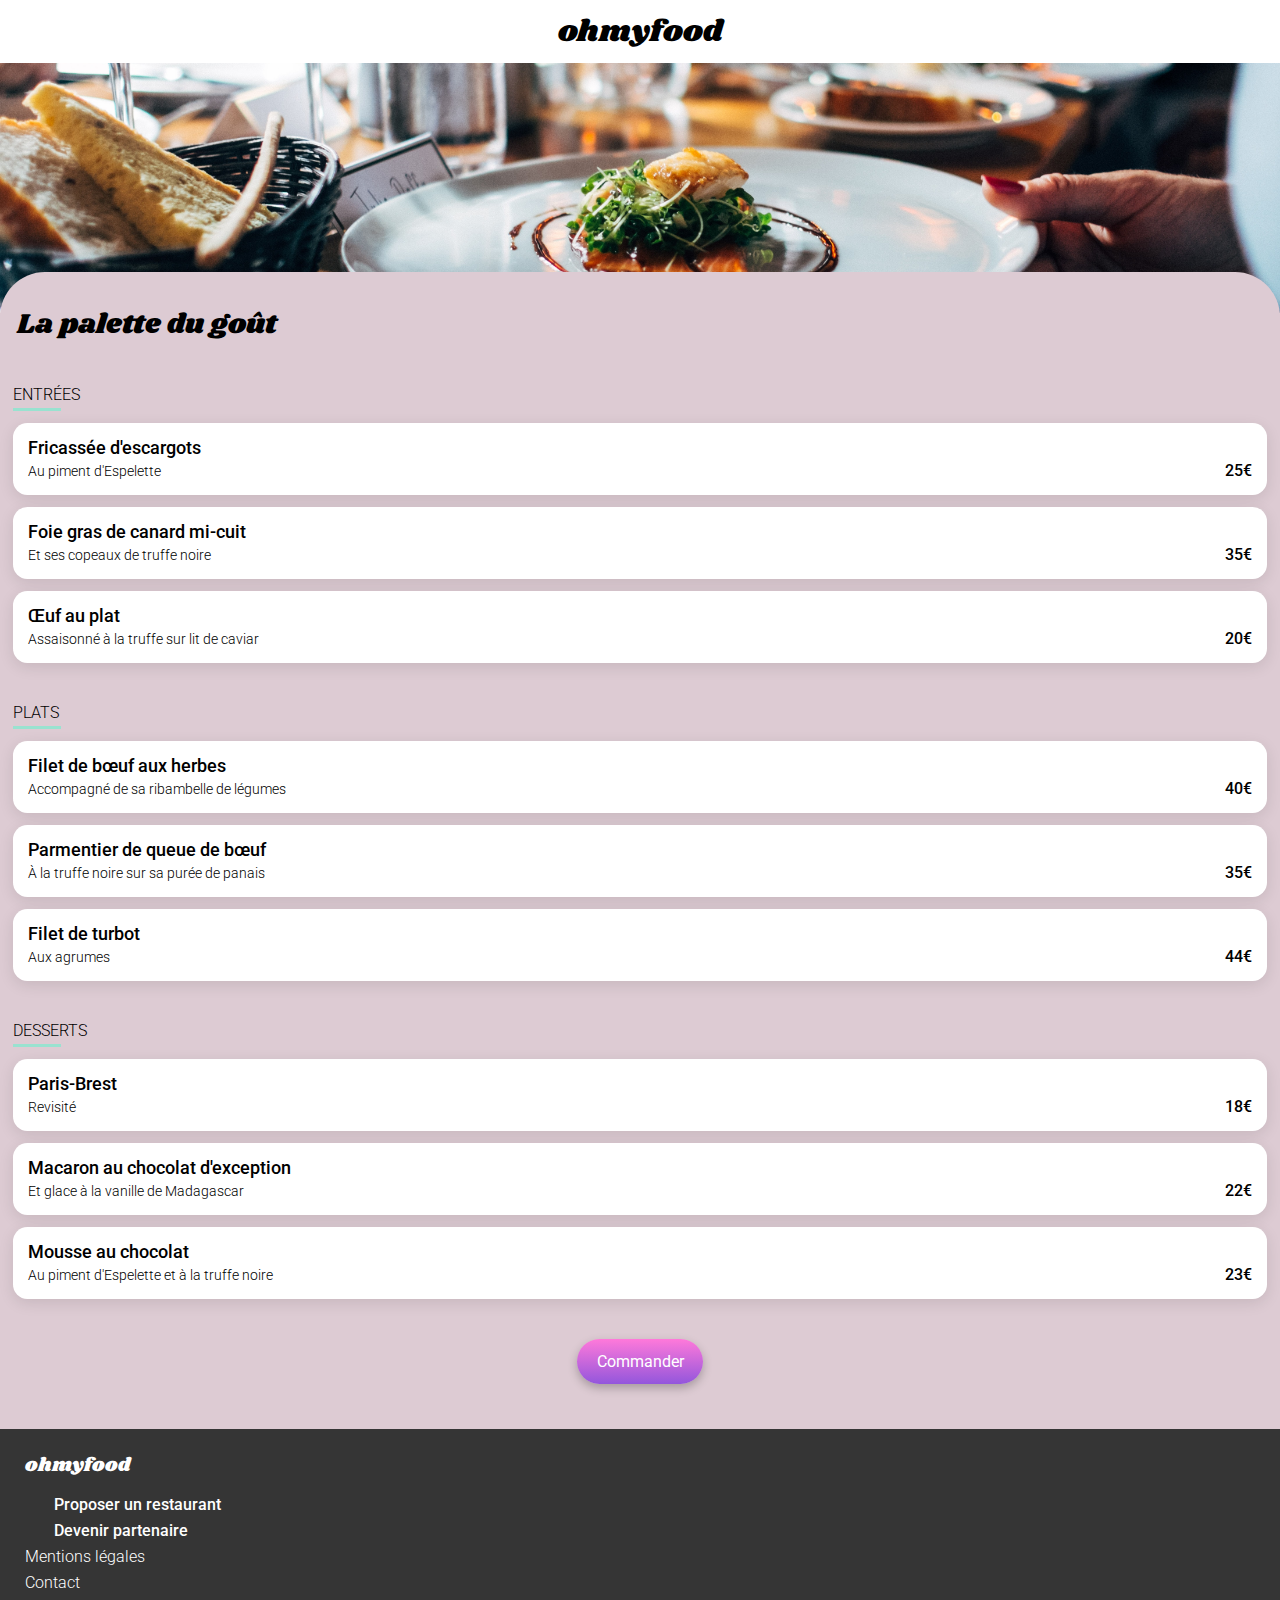
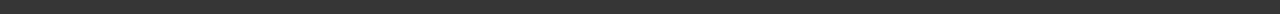
==== restaurants/1-LaPaletteDuGout.html @ e741d284 "scss page resto" ====
<!DOCTYPE html>
<html lang="fr">
<head>
    <meta charset="UTF-8">
    <meta name="viewport" content="width=device-width, initial-scale=1.0">
    <title>OhMyFood</title>
    <link rel="preconnect" href="https://fonts.googleapis.com">
    <link rel="preconnect" href="https://fonts.gstatic.com" crossorigin>
    <link href="https://fonts.googleapis.com/css2?family=Roboto:wght@300;400;500;700&display=swap" rel="stylesheet"> 
    <link href="https://fonts.googleapis.com/css2?family=Shrikhand&display=swap" rel="stylesheet">

    <link rel="stylesheet" href="https://cdnjs.cloudflare.com/ajax/libs/font-awesome/6.2.1/css/all.min.css"
        integrity="sha512-MV7K8+y+gLIBoVD59lQIYicR65iaqukzvf/nwasF0nqhPay5w/9lJmVM2hMDcnK1OnMGCdVK+iQrJ7lzPJQd1w=="
        crossorigin="anonymous" referrerpolicy="no-referrer">

    <link rel="stylesheet" href="../assets/restaurants.css">

    <title>Document</title>
</head>
<body>
    <header class="conteneur-flex">
        <div class="logo titre">ohmyfood</div>
        <nav class="conteneur-flex">
            <a href="../index.html">
                <div class="conteneur-flex">
                    <i class="fa-solid fa-arrow-right"></i>
                </div>                
            </a>
        </nav>
    </header>

    <main>
        <div class="header-image">
            <img src="../assets/images/restaurants/jay-wennington-N_Y88TWmGwA-unsplash.jpg" alt="" class="restaurant-img">
        </div>
        
        <div class="menu">
            <div class="header-menu conteneur-flex ">
                <h1 class="titre">La palette du goût</h1>
                <div class="card-like">
                    <i class="fa-regular fa-heart"></i>
                    <i class="fa-solid fa-heart"></i>
                </div>
            </div>
            <div class="liste-plats">
                <section id="entrees" class="entrees conteneur-flex">
                    <h2>Entrées</h2>
                    <div class="underline"></div>
                    <article class="plat bkg-white conteneur-flex">
                        <div class="plat-texte">
                            <h3>Fricassée d'escargots</h3>
                            <p>Au piment d'Espelette</p>
                        </div>
                        <div class="plat-prix">
                            <p>25<span>€</span></p>
                        </div>
                    </article>
    
                    <article class="plat bkg-white conteneur-flex">
                        <div class="plat-texte">
                            <h3>Foie gras de canard mi-cuit</h3>
                            <p>Et ses copeaux de truffe noire</p>
                        </div>
                        <div class="plat-prix">
                            <p>35<span>€</span></p>
                        </div>
                    </article>
    
                    <article class="plat bkg-white conteneur-flex">
                        <div class="plat-texte">
                            <h3>Œuf au plat</h3>
                            <p>Assaisonné à la truffe sur lit de caviar</p>
                        </div>
                        <div class="plat-prix">
                            <p>20<span>€</span></p>
                        </div>
                    </article>
                </section>
    
                <section id="plats" class="plats conteneur-flex">
                    <h2>Plats</h2>
                    <div class="underline"></div>
                    <article class="plat bkg-white conteneur-flex">
                        <div class="plat-texte">
                            <h3>Filet de bœuf aux herbes</h3>
                            <p>Accompagné de sa ribambelle de légumes</p>
                        </div>
                        <div class="plat-prix">
                            <p>40<span>€</span></p>
                        </div>
                    </article>
    
                    <article class="plat bkg-white conteneur-flex">
                        <div class="plat-texte">
                            <h3>Parmentier de queue de bœuf</h3>
                            <p>À la truffe noire sur sa purée de panais</p>
                        </div>
                        <div class="plat-prix">
                            <p>35<span>€</span></p>
                        </div>
                    </article>
    
                    <article class="plat bkg-white conteneur-flex">
                        <div class="plat-texte">
                            <h3>Filet de turbot</h3>
                            <p>Aux agrumes</p>
                        </div>
                        <div class="plat-prix">
                            <p>44<span>€</span></p>
                        </div>
                    </article>
                </section>
    
                <section id="desserts" class="desserts conteneur-flex">
                    <h2>Desserts</h2>
                    <div class="underline"></div>
                    <article class="plat bkg-white conteneur-flex">
                        <div class="plat-texte">
                            <h3>Paris-Brest</h3>
                            <p>Revisité</p>
                        </div>
                        <div class="plat-prix">
                            <p>18<span>€</span></p>
                        </div>
                    </article>
    
                    <article class="plat bkg-white conteneur-flex">
                        <div class="plat-texte">
                            <h3>Macaron au chocolat d'exception</h3>
                            <p>Et glace à la vanille de Madagascar</p>
                        </div>
                        <div class="plat-prix">
                            <p>22<span>€</span></p>
                        </div>
                    </article>
    
                    <article class="plat bkg-white conteneur-flex">
                        <div class="plat-texte">
                            <h3>Mousse au chocolat</h3>
                            <p>Au piment d'Espelette et à la truffe noire</p>
                        </div>
                        <div class="plat-prix">
                            <p>23<span>€</span></p>
                        </div>
                    </article>
                </section>
            </div>

            <div class="div-btn conteneur-flex">
                <input type="button" value="Commander" class="btn"/>
            </div>
        </div>

        
   </main>

   <footer class="conteneur-flex">    
    <h2 class="titre-site titre">ohmyfood</h2>
    
    <ul class="lien-footer conteneur-flex">
        <li class="conteneur-flex">
            <div class="icone-footer conteneur-flex">
                <i class="fa-solid fa-utensils"></i>
            </div>
            <a href="#" class="font-500">Proposer un restaurant</a>
        </li>
        <li class="conteneur-flex">
            <div class="icone-footer conteneur-flex">
                <i class="fa-solid fa-handshake-angle"></i>
            </div>
            <a href="#" class="font-500">Devenir partenaire</a>
        </li>
        <li class="conteneur-flex">
            <a href="#" class="font-300">Mentions légales</a>
        </li>
        <li class="conteneur-flex">
            <a href="mailto:#" class="font-300">Contact</a>
        </li>
    </ul>
</footer>
    
</body>
</html>
---- assets/restaurants.css ----
@charset "UTF-8";
/* ---------- [ RESET ] */
html, body, div, span, applet, object, iframe,
h1, h2, h3, h4, h5, h6, p, blockquote, pre, a,
abbr, acronym, address, big, cite, code, del, dfn, em, img, ins, kbd, q, s,
samp, small, strike, strong, sub, sup, tt, var, dl, dt, dd, ol, ul, li,
fieldset, form, label, legend, table, caption, tbody, tfoot, thead, tr, th, td, input, button {
  margin: 0;
  padding: 0;
  border: 0;
  outline: 0;
  font-weight: inherit;
  font-style: inherit;
  font-family: inherit;
  vertical-align: baseline;
}

ol,
ul {
  list-style: none;
}

table {
  border-collapse: separate;
  border-spacing: 0;
  vertical-align: middle;
}

caption,
th,
td {
  text-align: left;
  font-weight: normal;
  vertical-align: middle;
}

a {
  text-decoration: none;
}

a img {
  border: none;
}

article, aside, canvas, details, figcaption, figure, footer,
header, hgroup, menu, nav, section, summary, main {
  margin: 0;
  padding: 0;
  border: 0;
  outline: 0;
  display: block;
}

audio, canvas, video {
  display: inline-block;
}

audio:not([controls]),
[hidden] {
  display: none;
}


:root {
  --purple-color: #9356DC;
  --pink-color: #FF79DA;
  --purple-light-color: rgb(176,116,225);
  --pink-light-color: rgb(228,132,224);
  --grey-tiny: #7E7E7E;
  --grey-2: #EAEAEA;
  --grey-dark: #353535;
  --grey-bkg: #ddcbd3;
  --green-color: #99E2D0;
  --green-text-color: #008766;
  --box-shadox-card: 0px 3px 15px 0px rgba(0,0,0,0.3);
  --box-shadow-tag: 0px 2px 4px 0px rgba(0, 0, 0, 0.15);
  --gradient-normal: linear-gradient(var(--pink-color),var(--purple-color));
  --gradient-hover: linear-gradient(var(--pink-light-color), var(--purple-light-color));
}

/****************** Général **********************/
* {
  font-family: "Roboto", sans-serif;
  font-size: 16px;
}

main {
  background-color: var(--grey-bkg);
}

.titre {
  font-family: "Shrikhand", sans-serif;
}

a {
  display: inline-block;
  color: #000;
}

.conteneur-flex {
  display: flex;
}

.font-500 {
  font-weight: 500;
}

.font-300 {
  font-weight: 300;
}

.bkg-white {
  background-color: white;
}

/******** logo/header *********/
header {
  flex-direction: column;
}
header .logo {
  z-index: 3;
  width: 100%;
  box-shadow: 0px 2px 4px 0px rgba(0, 0, 0, 0.15);
  text-align: center;
  padding: 0.6rem 0;
}
header .logo .titre {
  font-size: 1.9rem;
}

/* images des restaurants */
.contener {
  width: 100%;
}

.restaurant-img {
  object-fit: cover;
  width: 100%;
  height: 150px;
}

/* boutons */
.btn {
  background: var(--gradient-normal);
  box-shadow: 0px 4px 10px 0px rgba(0, 0, 0, 0.25);
  border-radius: 25px;
  padding: 0.8rem 1.2rem;
  color: white;
}
.btn:hover {
  background: var(--gradient-hover);
  box-shadow: 0px 4px 15px 0px rgba(0, 0, 0, 0.35);
}

/* animation des coeurs */
.card-like .fa-heart {
  font-size: 1.3rem;
}
.card-like .fa-solid {
  display: none;
}
.card-like .fa-regular {
  color: #353535;
}
.card-like:hover .fa-regular {
  display: none;
}
.card-like:hover .fa-solid {
  display: block;
  background: linear-gradient(var(--purple-color), var(--pink-color));
  background-clip: border-box;
  -webkit-background-clip: text;
  -webkit-text-fill-color: transparent;
}

/***************** Footer ********************/
footer {
  padding: 22px 25px;
  background-color: var(--grey-dark);
  flex-direction: column;
  gap: 1rem;
}
footer .titre, footer i, footer a {
  color: white;
}
footer .titre {
  font-size: 1.2rem;
}
footer ul {
  flex-direction: column;
  gap: 0.45rem;
}
footer ul li {
  align-items: center;
}
footer .icone-footer {
  width: 0.8rem;
  padding-right: 1rem;
}

/* Le code ci-dessous correspond à la version responsive uniquement */
/****** Media queries ***********/
/* Medium devices (tablets) */
/* Large devices (desktop) */
header {
  position: relative;
}
header .logo {
  font-size: 1.9rem;
  box-shadow: none;
}
header nav {
  z-index: 5;
  transform: rotate(180deg);
  position: absolute;
  align-items: center;
  height: 100%;
  padding-right: 1rem;
}
header nav div {
  align-items: center;
  height: 1.9rem;
  width: 1.9rem;
}
header nav i {
  width: 100%;
  font-size: 1.25rem;
  text-align: center;
}

.restaurant-img {
  height: 250px;
}

.underline {
  height: 0.19rem;
  width: 3rem;
  background-color: var(--green-color);
  margin-top: 4px;
}

.menu {
  border-radius: 45px 45px 0 0;
  background-color: var(--grey-bkg);
  position: relative;
  top: -45px;
}
.menu h1 {
  font-size: 1.75rem;
}
.menu .liste-plats {
  margin: 0 13px;
}
.menu .header-menu {
  align-items: center;
  gap: 24px;
  padding: 32px 17px 0 17px;
}

.div-btn, section {
  margin-top: 40px;
}

section {
  flex-direction: column;
}
section h2 {
  text-transform: uppercase;
  font-weight: 300;
}

.plat {
  box-shadow: 0px 4px 15px 0px rgba(0, 0, 0, 0.1);
  border-radius: 0.9rem;
  margin-top: 12px;
  padding: 15px;
  justify-content: space-between;
  gap: 5%;
}
.plat .plat-texte h3 {
  font-size: 1.1rem;
  font-weight: 500;
  padding-bottom: 5px;
}
.plat .plat-texte p {
  font-size: 0.9rem;
  font-weight: 300;
}
.plat .plat-prix {
  align-self: flex-end;
  font-weight: 500;
  font-size: 0.9rem;
}

.div-btn {
  justify-content: center;
}

/* Le code ci-dessous correspond à la version responsive uniquement */
/****** Media queries ***********/
/* Medium devices (tablets) */
/* Large devices (desktop) */

/*# sourceMappingURL=restaurants.css.map */
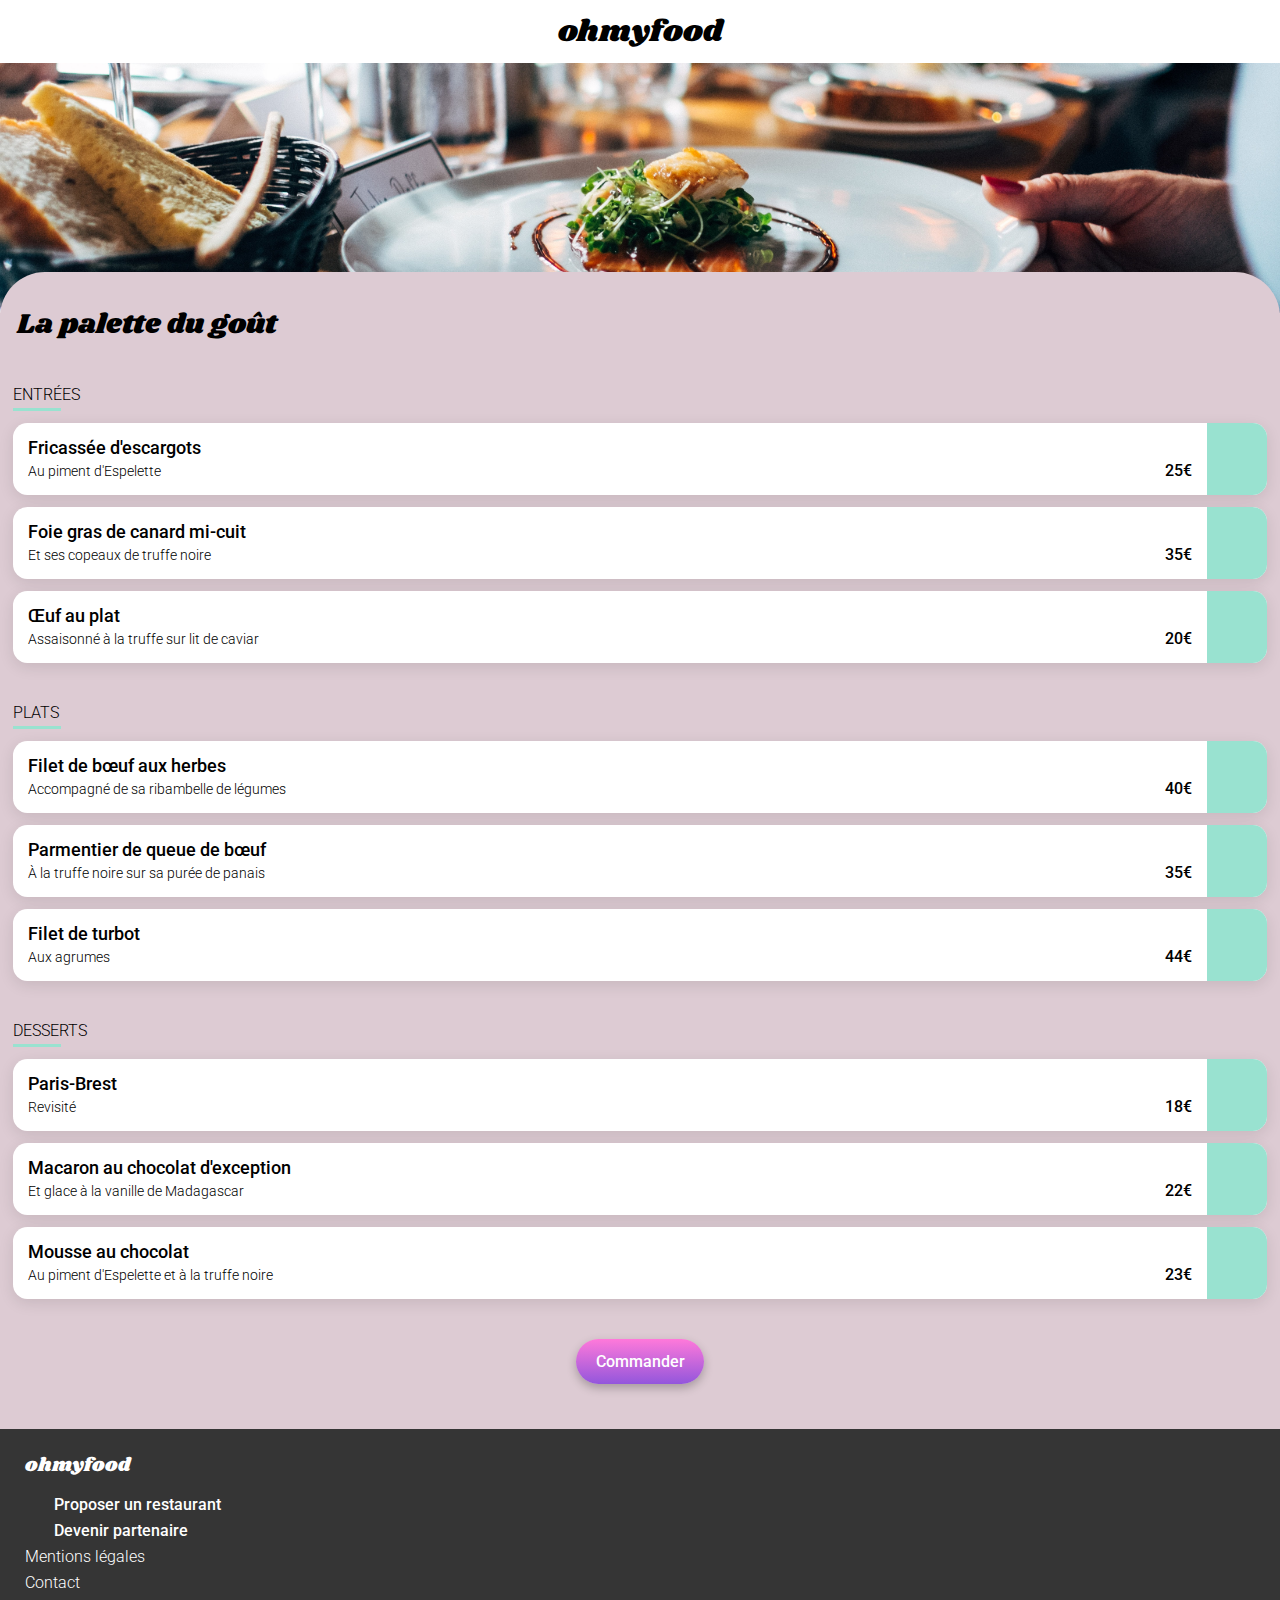
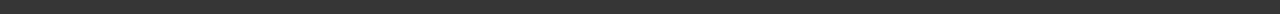
==== commit c48b583e: "ajout du check sur les plats" ====
--- a/restaurants/1-LaPaletteDuGout.html
+++ b/restaurants/1-LaPaletteDuGout.html
@@ -46,33 +46,51 @@
                 <section id="entrees" class="entrees conteneur-flex">
                     <h2>Entrées</h2>
                     <div class="underline"></div>
-                    <article class="plat bkg-white conteneur-flex">
-                        <div class="plat-texte">
-                            <h3>Fricassée d'escargots</h3>
-                            <p>Au piment d'Espelette</p>
-                        </div>
-                        <div class="plat-prix">
-                            <p>25<span>€</span></p>
-                        </div>
-                    </article>
-    
-                    <article class="plat bkg-white conteneur-flex">
-                        <div class="plat-texte">
-                            <h3>Foie gras de canard mi-cuit</h3>
-                            <p>Et ses copeaux de truffe noire</p>
-                        </div>
-                        <div class="plat-prix">
-                            <p>35<span>€</span></p>
-                        </div>
-                    </article>
-    
-                    <article class="plat bkg-white conteneur-flex">
-                        <div class="plat-texte">
-                            <h3>Œuf au plat</h3>
-                            <p>Assaisonné à la truffe sur lit de caviar</p>
-                        </div>
-                        <div class="plat-prix">
-                            <p>20<span>€</span></p>
+                    <article class="bkg-white conteneur-flex">                        
+                        <div class="plat conteneur-flex">
+                            <div class="plat-texte">
+                                <h3>Fricassée d'escargots</h3>
+                                <p>Au piment d'Espelette</p>
+                            </div>
+                            <div class="plat-prix">
+                                <p>25<span>€</span></p>
+                            </div>
+                        </div>
+
+                        <div class="plat-check conteneur-flex">
+                            <i class="fa-solid fa-circle-check"></i>
+                        </div>
+                    </article>
+    
+                    <article class="bkg-white conteneur-flex">
+                        <div class="plat conteneur-flex">
+                            <div class="plat-texte">
+                                <h3>Foie gras de canard mi-cuit</h3>
+                                <p>Et ses copeaux de truffe noire</p>
+                            </div>
+                            <div class="plat-prix">
+                                <p>35<span>€</span></p>
+                            </div>
+                        </div>                        
+
+                        <div class="plat-check conteneur-flex">
+                            <i class="fa-solid fa-circle-check"></i>
+                        </div>
+                    </article>
+    
+                    <article class="bkg-white conteneur-flex">
+                        <div class="plat conteneur-flex">
+                            <div class="plat-texte">
+                                <h3>Œuf au plat</h3>
+                                <p>Assaisonné à la truffe sur lit de caviar</p>
+                            </div>
+                            <div class="plat-prix">
+                                <p>20<span>€</span></p>
+                            </div>
+                        </div>
+
+                        <div class="plat-check conteneur-flex">
+                            <i class="fa-solid fa-circle-check"></i>
                         </div>
                     </article>
                 </section>
@@ -80,33 +98,51 @@
                 <section id="plats" class="plats conteneur-flex">
                     <h2>Plats</h2>
                     <div class="underline"></div>
-                    <article class="plat bkg-white conteneur-flex">
-                        <div class="plat-texte">
-                            <h3>Filet de bœuf aux herbes</h3>
-                            <p>Accompagné de sa ribambelle de légumes</p>
-                        </div>
-                        <div class="plat-prix">
-                            <p>40<span>€</span></p>
-                        </div>
-                    </article>
-    
-                    <article class="plat bkg-white conteneur-flex">
-                        <div class="plat-texte">
-                            <h3>Parmentier de queue de bœuf</h3>
-                            <p>À la truffe noire sur sa purée de panais</p>
-                        </div>
-                        <div class="plat-prix">
-                            <p>35<span>€</span></p>
-                        </div>
-                    </article>
-    
-                    <article class="plat bkg-white conteneur-flex">
-                        <div class="plat-texte">
-                            <h3>Filet de turbot</h3>
-                            <p>Aux agrumes</p>
-                        </div>
-                        <div class="plat-prix">
-                            <p>44<span>€</span></p>
+                    <article class="bkg-white conteneur-flex">
+                        <div class="plat conteneur-flex">
+                            <div class="plat-texte">
+                                <h3>Filet de bœuf aux herbes</h3>
+                                <p>Accompagné de sa ribambelle de légumes</p>
+                            </div>
+                            <div class="plat-prix">
+                                <p>40<span>€</span></p>
+                            </div>
+                        </div>
+
+                        <div class="plat-check conteneur-flex">
+                            <i class="fa-solid fa-circle-check"></i>
+                        </div>
+                    </article>
+    
+                    <article class="bkg-white conteneur-flex">
+                        <div class="plat conteneur-flex">
+                            <div class="plat-texte">
+                                <h3>Parmentier de queue de bœuf</h3>
+                                <p>À la truffe noire sur sa purée de panais</p>
+                            </div>
+                            <div class="plat-prix">
+                                <p>35<span>€</span></p>
+                            </div>
+                        </div>
+
+                        <div class="plat-check conteneur-flex">
+                            <i class="fa-solid fa-circle-check"></i>
+                        </div>
+                    </article>
+    
+                    <article class="bkg-white conteneur-flex">
+                        <div class="plat conteneur-flex">
+                            <div class="plat-texte">
+                                <h3>Filet de turbot</h3>
+                                <p>Aux agrumes</p>
+                            </div>
+                            <div class="plat-prix">
+                                <p>44<span>€</span></p>
+                            </div>
+                        </div>
+
+                        <div class="plat-check conteneur-flex">
+                            <i class="fa-solid fa-circle-check"></i>
                         </div>
                     </article>
                 </section>
@@ -114,40 +150,58 @@
                 <section id="desserts" class="desserts conteneur-flex">
                     <h2>Desserts</h2>
                     <div class="underline"></div>
-                    <article class="plat bkg-white conteneur-flex">
-                        <div class="plat-texte">
-                            <h3>Paris-Brest</h3>
-                            <p>Revisité</p>
-                        </div>
-                        <div class="plat-prix">
-                            <p>18<span>€</span></p>
-                        </div>
-                    </article>
-    
-                    <article class="plat bkg-white conteneur-flex">
-                        <div class="plat-texte">
-                            <h3>Macaron au chocolat d'exception</h3>
-                            <p>Et glace à la vanille de Madagascar</p>
-                        </div>
-                        <div class="plat-prix">
-                            <p>22<span>€</span></p>
-                        </div>
-                    </article>
-    
-                    <article class="plat bkg-white conteneur-flex">
-                        <div class="plat-texte">
-                            <h3>Mousse au chocolat</h3>
-                            <p>Au piment d'Espelette et à la truffe noire</p>
-                        </div>
-                        <div class="plat-prix">
-                            <p>23<span>€</span></p>
+                    <article class="bkg-white conteneur-flex">
+                        <div class="plat conteneur-flex">
+                            <div class="plat-texte">
+                                <h3>Paris-Brest</h3>
+                                <p>Revisité</p>
+                            </div>
+                            <div class="plat-prix">
+                                <p>18<span>€</span></p>
+                            </div>
+                        </div>
+
+                        <div class="plat-check conteneur-flex">
+                            <i class="fa-solid fa-circle-check"></i>
+                        </div>
+                    </article>
+    
+                    <article class="bkg-white conteneur-flex">
+                        <div class="plat conteneur-flex">
+                            <div class="plat-texte">
+                                <h3>Macaron au chocolat d'exception</h3>
+                                <p>Et glace à la vanille de Madagascar</p>
+                            </div>
+                            <div class="plat-prix">
+                                <p>22<span>€</span></p>
+                            </div>
+                        </div>
+
+                        <div class="plat-check conteneur-flex">
+                            <i class="fa-solid fa-circle-check"></i>
+                        </div>
+                    </article>
+    
+                    <article class="bkg-white conteneur-flex">
+                        <div class="plat conteneur-flex">
+                            <div class="plat-texte">
+                                <h3>Mousse au chocolat</h3>
+                                <p>Au piment d'Espelette et à la truffe noire</p>
+                            </div>
+                            <div class="plat-prix">
+                                <p>23<span>€</span></p>
+                            </div>
+                        </div>
+
+                        <div class="plat-check conteneur-flex">
+                            <i class="fa-solid fa-circle-check"></i>
                         </div>
                     </article>
                 </section>
             </div>
 
             <div class="div-btn conteneur-flex">
-                <input type="button" value="Commander" class="btn"/>
+                <input type="submit" value="Commander" class="btn font-500"/>
             </div>
         </div>
 
--- a/assets/restaurants.css
+++ b/assets/restaurants.css
@@ -269,13 +269,18 @@
   font-weight: 300;
 }
 
-.plat {
+article {
   box-shadow: 0px 4px 15px 0px rgba(0, 0, 0, 0.1);
   border-radius: 0.9rem;
   margin-top: 12px;
+  justify-content: space-between;
+}
+
+.plat {
   padding: 15px;
   justify-content: space-between;
   gap: 5%;
+  flex-grow: 1;
 }
 .plat .plat-texte h3 {
   font-size: 1.1rem;
@@ -292,6 +297,19 @@
   font-size: 0.9rem;
 }
 
+.plat-check {
+  color: white;
+  background-color: var(--green-color);
+  justify-content: center;
+  align-items: center;
+  width: 60px;
+  justify-self: flex-end;
+  border-radius: 0 0.9rem 0.9rem 0;
+}
+.plat-check i {
+  font-size: 23px;
+}
+
 .div-btn {
   justify-content: center;
 }
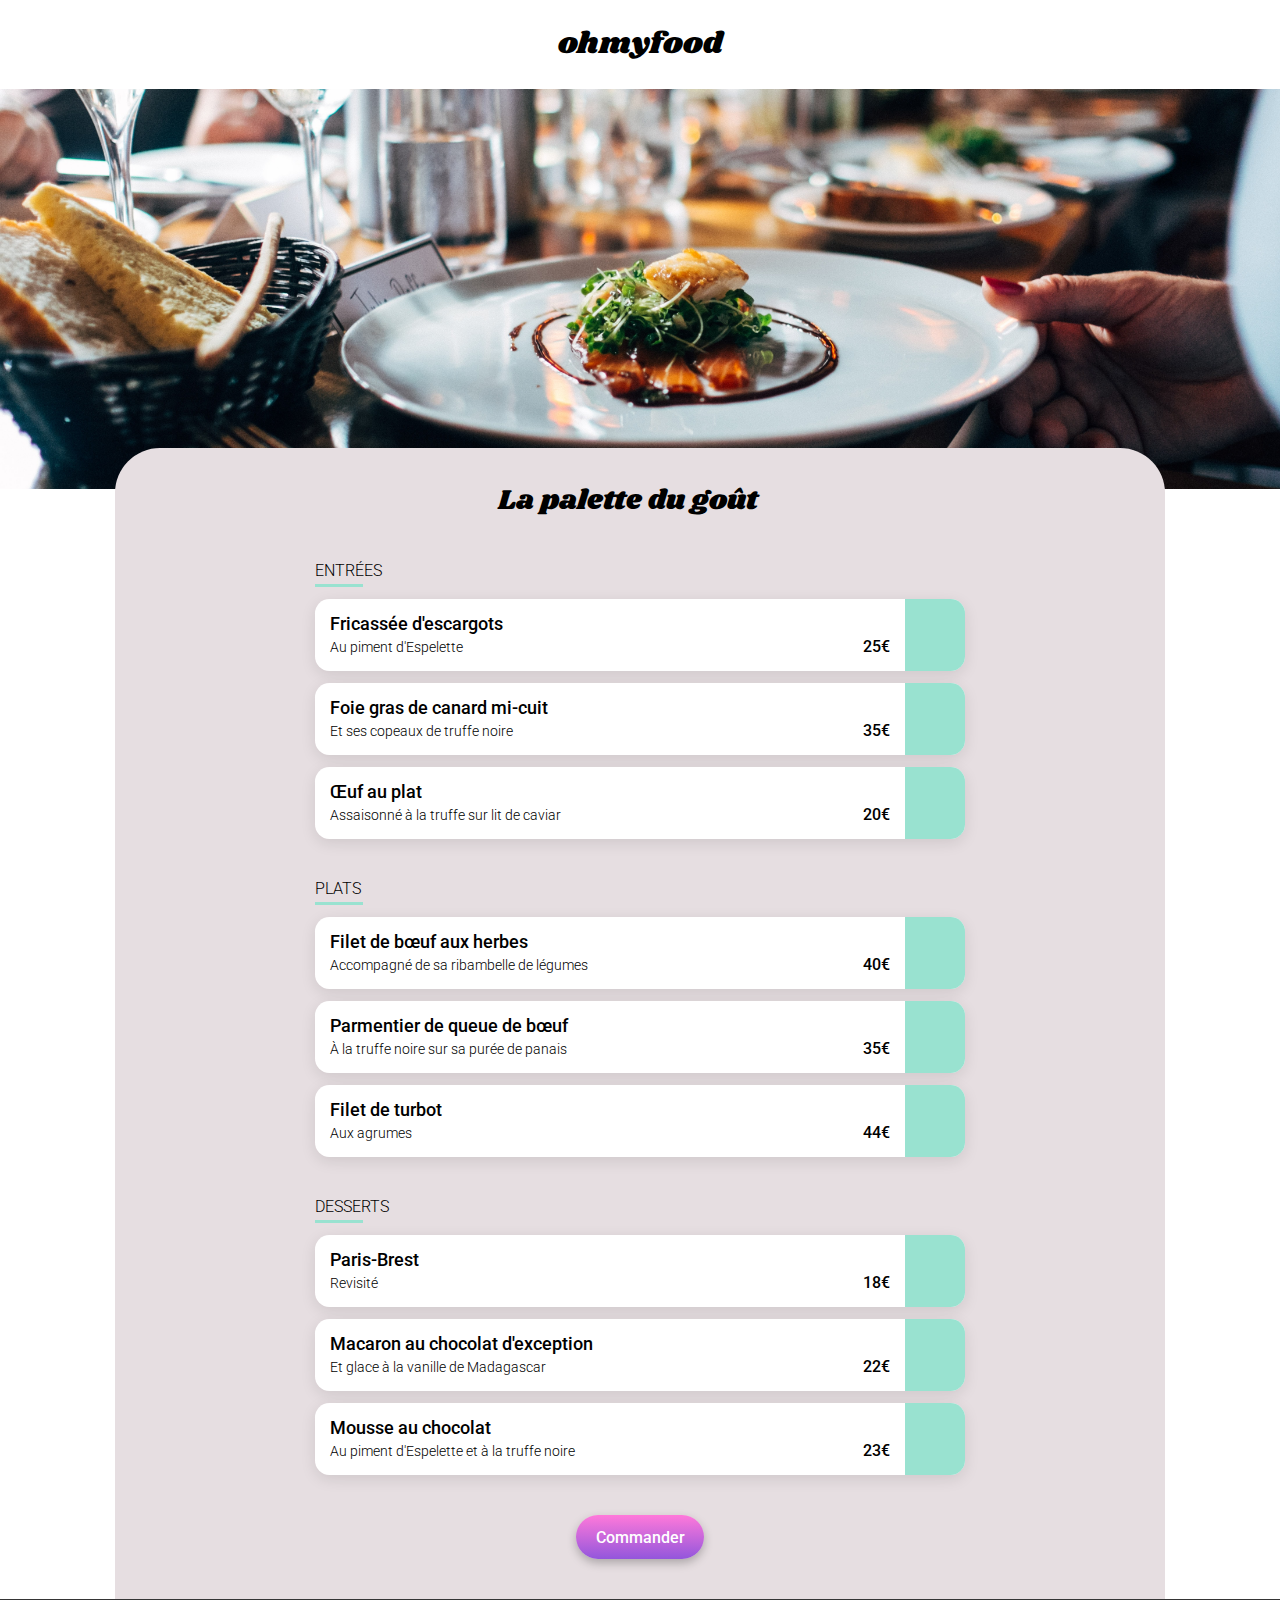
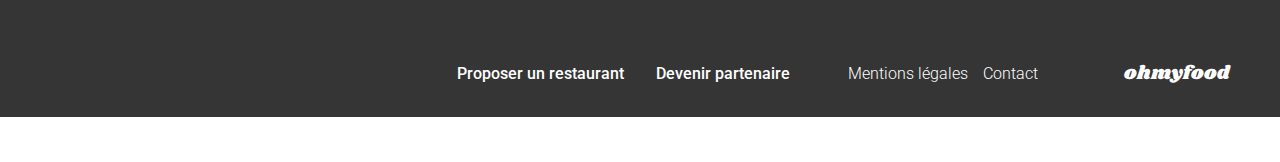
==== commit 855a2e15: "intégration du responsive" ====
--- a/restaurants/1-LaPaletteDuGout.html
+++ b/restaurants/1-LaPaletteDuGout.html
@@ -1,12 +1,13 @@
 <!DOCTYPE html>
 <html lang="fr">
+
 <head>
     <meta charset="UTF-8">
     <meta name="viewport" content="width=device-width, initial-scale=1.0">
-    <title>OhMyFood</title>
+    <title>OhMyFood - La Palette du Gout</title>
     <link rel="preconnect" href="https://fonts.googleapis.com">
     <link rel="preconnect" href="https://fonts.gstatic.com" crossorigin>
-    <link href="https://fonts.googleapis.com/css2?family=Roboto:wght@300;400;500;700&display=swap" rel="stylesheet"> 
+    <link href="https://fonts.googleapis.com/css2?family=Roboto:wght@300;400;500;700&display=swap" rel="stylesheet">
     <link href="https://fonts.googleapis.com/css2?family=Shrikhand&display=swap" rel="stylesheet">
 
     <link rel="stylesheet" href="https://cdnjs.cloudflare.com/ajax/libs/font-awesome/6.2.1/css/all.min.css"
@@ -14,224 +15,224 @@
         crossorigin="anonymous" referrerpolicy="no-referrer">
 
     <link rel="stylesheet" href="../assets/restaurants.css">
-
-    <title>Document</title>
 </head>
+
 <body>
-    <header class="conteneur-flex">
-        <div class="logo titre">ohmyfood</div>
-        <nav class="conteneur-flex">
-            <a href="../index.html">
-                <div class="conteneur-flex">
-                    <i class="fa-solid fa-arrow-right"></i>
-                </div>                
-            </a>
-        </nav>
+    <header>
+        <div class="conteneur-flex header-logo-nav">
+            <div class="logo titre">ohmyfood</div>
+            <nav class="conteneur-flex">
+                <a href="../index.html">
+                    <div class="conteneur-flex">
+                        <i class="fa-solid fa-arrow-right"></i>
+                    </div>
+                </a>
+            </nav>
+        </div>
+
+        <div class="banniere">
+            <img src="../assets/images/restaurants/jay-wennington-N_Y88TWmGwA-unsplash.jpg" alt=""
+                class="restaurant-img">
+        </div>
     </header>
 
-    <main>
-        <div class="header-image">
-            <img src="../assets/images/restaurants/jay-wennington-N_Y88TWmGwA-unsplash.jpg" alt="" class="restaurant-img">
-        </div>
-        
-        <div class="menu">
-            <div class="header-menu conteneur-flex ">
-                <h1 class="titre">La palette du goût</h1>
-                <div class="card-like">
-                    <i class="fa-regular fa-heart"></i>
-                    <i class="fa-solid fa-heart"></i>
+    <main class="menu conteneur-flex">
+        <div class="titre-menu conteneur-flex ">
+            <h1 class="titre">La palette du goût</h1>
+            <div class="card-like">
+                <i class="fa-regular fa-heart"></i>
+                <i class="fa-solid fa-heart"></i>
+            </div>
+        </div>
+
+        <div class="liste-plats conteneur-flex">
+            <section id="entrees" class="entrees conteneur-flex">
+                <h2>Entrées</h2>
+                <div class="underline"></div>
+                <article class="bkg-white conteneur-flex">
+                    <div class="plat conteneur-flex">
+                        <div class="plat-texte">
+                            <h3>Fricassée d'escargots</h3>
+                            <p>Au piment d'Espelette</p>
+                        </div>
+                        <div class="plat-prix">
+                            <p>25<span>€</span></p>
+                        </div>
+                    </div>
+
+                    <div class="plat-check conteneur-flex">
+                        <i class="fa-solid fa-circle-check"></i>
+                    </div>
+                </article>
+
+                <article class="bkg-white conteneur-flex">
+                    <div class="plat conteneur-flex">
+                        <div class="plat-texte">
+                            <h3>Foie gras de canard mi-cuit</h3>
+                            <p>Et ses copeaux de truffe noire</p>
+                        </div>
+                        <div class="plat-prix">
+                            <p>35<span>€</span></p>
+                        </div>
+                    </div>
+
+                    <div class="plat-check conteneur-flex">
+                        <i class="fa-solid fa-circle-check"></i>
+                    </div>
+                </article>
+
+                <article class="bkg-white conteneur-flex">
+                    <div class="plat conteneur-flex">
+                        <div class="plat-texte">
+                            <h3>Œuf au plat</h3>
+                            <p>Assaisonné à la truffe sur lit de caviar</p>
+                        </div>
+                        <div class="plat-prix">
+                            <p>20<span>€</span></p>
+                        </div>
+                    </div>
+
+                    <div class="plat-check conteneur-flex">
+                        <i class="fa-solid fa-circle-check"></i>
+                    </div>
+                </article>
+            </section>
+
+            <section id="plats" class="plats conteneur-flex">
+                <h2>Plats</h2>
+                <div class="underline"></div>
+                <article class="bkg-white conteneur-flex">
+                    <div class="plat conteneur-flex">
+                        <div class="plat-texte">
+                            <h3>Filet de bœuf aux herbes</h3>
+                            <p>Accompagné de sa ribambelle de légumes</p>
+                        </div>
+                        <div class="plat-prix">
+                            <p>40<span>€</span></p>
+                        </div>
+                    </div>
+
+                    <div class="plat-check conteneur-flex">
+                        <i class="fa-solid fa-circle-check"></i>
+                    </div>
+                </article>
+
+                <article class="bkg-white conteneur-flex">
+                    <div class="plat conteneur-flex">
+                        <div class="plat-texte">
+                            <h3>Parmentier de queue de bœuf</h3>
+                            <p>À la truffe noire sur sa purée de panais</p>
+                        </div>
+                        <div class="plat-prix">
+                            <p>35<span>€</span></p>
+                        </div>
+                    </div>
+
+                    <div class="plat-check conteneur-flex">
+                        <i class="fa-solid fa-circle-check"></i>
+                    </div>
+                </article>
+
+                <article class="bkg-white conteneur-flex">
+                    <div class="plat conteneur-flex">
+                        <div class="plat-texte">
+                            <h3>Filet de turbot</h3>
+                            <p>Aux agrumes</p>
+                        </div>
+                        <div class="plat-prix">
+                            <p>44<span>€</span></p>
+                        </div>
+                    </div>
+
+                    <div class="plat-check conteneur-flex">
+                        <i class="fa-solid fa-circle-check"></i>
+                    </div>
+                </article>
+            </section>
+
+            <section id="desserts" class="desserts conteneur-flex">
+                <h2>Desserts</h2>
+                <div class="underline"></div>
+                <article class="bkg-white conteneur-flex">
+                    <div class="plat conteneur-flex">
+                        <div class="plat-texte">
+                            <h3>Paris-Brest</h3>
+                            <p>Revisité</p>
+                        </div>
+                        <div class="plat-prix">
+                            <p>18<span>€</span></p>
+                        </div>
+                    </div>
+
+                    <div class="plat-check conteneur-flex">
+                        <i class="fa-solid fa-circle-check"></i>
+                    </div>
+                </article>
+
+                <article class="bkg-white conteneur-flex">
+                    <div class="plat conteneur-flex">
+                        <div class="plat-texte">
+                            <h3>Macaron au chocolat d'exception</h3>
+                            <p>Et glace à la vanille de Madagascar</p>
+                        </div>
+                        <div class="plat-prix">
+                            <p>22<span>€</span></p>
+                        </div>
+                    </div>
+
+                    <div class="plat-check conteneur-flex">
+                        <i class="fa-solid fa-circle-check"></i>
+                    </div>
+                </article>
+
+                <article class="bkg-white conteneur-flex">
+                    <div class="plat conteneur-flex">
+                        <div class="plat-texte">
+                            <h3>Mousse au chocolat</h3>
+                            <p>Au piment d'Espelette et à la truffe noire</p>
+                        </div>
+                        <div class="plat-prix">
+                            <p>23<span>€</span></p>
+                        </div>
+                    </div>
+
+                    <div class="plat-check conteneur-flex">
+                        <i class="fa-solid fa-circle-check"></i>
+                    </div>
+                </article>
+            </section>
+        </div>
+
+        <div class="div-btn conteneur-flex">
+            <input type="submit" value="Commander" class="btn font-500">
+        </div>
+    </main>
+
+    <footer class="conteneur-flex">
+        <h2 class="titre-site titre">ohmyfood</h2>
+
+        <ul class="lien-footer conteneur-flex">
+            <li class="conteneur-flex element-1">
+                <div class="icone-footer conteneur-flex">
+                    <i class="fa-solid fa-utensils"></i>
                 </div>
-            </div>
-            <div class="liste-plats">
-                <section id="entrees" class="entrees conteneur-flex">
-                    <h2>Entrées</h2>
-                    <div class="underline"></div>
-                    <article class="bkg-white conteneur-flex">                        
-                        <div class="plat conteneur-flex">
-                            <div class="plat-texte">
-                                <h3>Fricassée d'escargots</h3>
-                                <p>Au piment d'Espelette</p>
-                            </div>
-                            <div class="plat-prix">
-                                <p>25<span>€</span></p>
-                            </div>
-                        </div>
-
-                        <div class="plat-check conteneur-flex">
-                            <i class="fa-solid fa-circle-check"></i>
-                        </div>
-                    </article>
-    
-                    <article class="bkg-white conteneur-flex">
-                        <div class="plat conteneur-flex">
-                            <div class="plat-texte">
-                                <h3>Foie gras de canard mi-cuit</h3>
-                                <p>Et ses copeaux de truffe noire</p>
-                            </div>
-                            <div class="plat-prix">
-                                <p>35<span>€</span></p>
-                            </div>
-                        </div>                        
-
-                        <div class="plat-check conteneur-flex">
-                            <i class="fa-solid fa-circle-check"></i>
-                        </div>
-                    </article>
-    
-                    <article class="bkg-white conteneur-flex">
-                        <div class="plat conteneur-flex">
-                            <div class="plat-texte">
-                                <h3>Œuf au plat</h3>
-                                <p>Assaisonné à la truffe sur lit de caviar</p>
-                            </div>
-                            <div class="plat-prix">
-                                <p>20<span>€</span></p>
-                            </div>
-                        </div>
-
-                        <div class="plat-check conteneur-flex">
-                            <i class="fa-solid fa-circle-check"></i>
-                        </div>
-                    </article>
-                </section>
-    
-                <section id="plats" class="plats conteneur-flex">
-                    <h2>Plats</h2>
-                    <div class="underline"></div>
-                    <article class="bkg-white conteneur-flex">
-                        <div class="plat conteneur-flex">
-                            <div class="plat-texte">
-                                <h3>Filet de bœuf aux herbes</h3>
-                                <p>Accompagné de sa ribambelle de légumes</p>
-                            </div>
-                            <div class="plat-prix">
-                                <p>40<span>€</span></p>
-                            </div>
-                        </div>
-
-                        <div class="plat-check conteneur-flex">
-                            <i class="fa-solid fa-circle-check"></i>
-                        </div>
-                    </article>
-    
-                    <article class="bkg-white conteneur-flex">
-                        <div class="plat conteneur-flex">
-                            <div class="plat-texte">
-                                <h3>Parmentier de queue de bœuf</h3>
-                                <p>À la truffe noire sur sa purée de panais</p>
-                            </div>
-                            <div class="plat-prix">
-                                <p>35<span>€</span></p>
-                            </div>
-                        </div>
-
-                        <div class="plat-check conteneur-flex">
-                            <i class="fa-solid fa-circle-check"></i>
-                        </div>
-                    </article>
-    
-                    <article class="bkg-white conteneur-flex">
-                        <div class="plat conteneur-flex">
-                            <div class="plat-texte">
-                                <h3>Filet de turbot</h3>
-                                <p>Aux agrumes</p>
-                            </div>
-                            <div class="plat-prix">
-                                <p>44<span>€</span></p>
-                            </div>
-                        </div>
-
-                        <div class="plat-check conteneur-flex">
-                            <i class="fa-solid fa-circle-check"></i>
-                        </div>
-                    </article>
-                </section>
-    
-                <section id="desserts" class="desserts conteneur-flex">
-                    <h2>Desserts</h2>
-                    <div class="underline"></div>
-                    <article class="bkg-white conteneur-flex">
-                        <div class="plat conteneur-flex">
-                            <div class="plat-texte">
-                                <h3>Paris-Brest</h3>
-                                <p>Revisité</p>
-                            </div>
-                            <div class="plat-prix">
-                                <p>18<span>€</span></p>
-                            </div>
-                        </div>
-
-                        <div class="plat-check conteneur-flex">
-                            <i class="fa-solid fa-circle-check"></i>
-                        </div>
-                    </article>
-    
-                    <article class="bkg-white conteneur-flex">
-                        <div class="plat conteneur-flex">
-                            <div class="plat-texte">
-                                <h3>Macaron au chocolat d'exception</h3>
-                                <p>Et glace à la vanille de Madagascar</p>
-                            </div>
-                            <div class="plat-prix">
-                                <p>22<span>€</span></p>
-                            </div>
-                        </div>
-
-                        <div class="plat-check conteneur-flex">
-                            <i class="fa-solid fa-circle-check"></i>
-                        </div>
-                    </article>
-    
-                    <article class="bkg-white conteneur-flex">
-                        <div class="plat conteneur-flex">
-                            <div class="plat-texte">
-                                <h3>Mousse au chocolat</h3>
-                                <p>Au piment d'Espelette et à la truffe noire</p>
-                            </div>
-                            <div class="plat-prix">
-                                <p>23<span>€</span></p>
-                            </div>
-                        </div>
-
-                        <div class="plat-check conteneur-flex">
-                            <i class="fa-solid fa-circle-check"></i>
-                        </div>
-                    </article>
-                </section>
-            </div>
-
-            <div class="div-btn conteneur-flex">
-                <input type="submit" value="Commander" class="btn font-500"/>
-            </div>
-        </div>
-
-        
-   </main>
-
-   <footer class="conteneur-flex">    
-    <h2 class="titre-site titre">ohmyfood</h2>
-    
-    <ul class="lien-footer conteneur-flex">
-        <li class="conteneur-flex">
-            <div class="icone-footer conteneur-flex">
-                <i class="fa-solid fa-utensils"></i>
-            </div>
-            <a href="#" class="font-500">Proposer un restaurant</a>
-        </li>
-        <li class="conteneur-flex">
-            <div class="icone-footer conteneur-flex">
-                <i class="fa-solid fa-handshake-angle"></i>
-            </div>
-            <a href="#" class="font-500">Devenir partenaire</a>
-        </li>
-        <li class="conteneur-flex">
-            <a href="#" class="font-300">Mentions légales</a>
-        </li>
-        <li class="conteneur-flex">
-            <a href="mailto:#" class="font-300">Contact</a>
-        </li>
-    </ul>
-</footer>
-    
+                <a href="#" class="font-500">Proposer un restaurant</a>
+            </li>
+            <li class="conteneur-flex element-1">
+                <div class="icone-footer conteneur-flex">
+                    <i class="fa-solid fa-handshake-angle"></i>
+                </div>
+                <a href="#" class="font-500">Devenir partenaire</a>
+            </li>
+            <li class="conteneur-flex element-2">
+                <a href="#" class="font-300">Mentions légales</a>
+            </li>
+            <li class="conteneur-flex element-2">
+                <a href="mailto:#" class="font-300">Contact</a>
+            </li>
+        </ul>
+    </footer>
+
 </body>
+
 </html>--- a/assets/restaurants.css
+++ b/assets/restaurants.css
@@ -64,21 +64,21 @@
 :root {
   --purple-color: #9356DC;
   --pink-color: #FF79DA;
-  --purple-light-color: rgb(176,116,225);
-  --pink-light-color: rgb(228,132,224);
+  --purple-light-color: rgb(176, 116, 225);
+  --pink-light-color: rgb(228, 132, 224);
   --grey-tiny: #7E7E7E;
   --grey-2: #EAEAEA;
   --grey-dark: #353535;
-  --grey-bkg: #ddcbd3;
+  --grey-bkg: #e6dee1;
   --green-color: #99E2D0;
   --green-text-color: #008766;
-  --box-shadox-card: 0px 3px 15px 0px rgba(0,0,0,0.3);
+  --box-shadox-card: 0px 3px 15px 0px rgba(0, 0, 0, 0.3);
   --box-shadow-tag: 0px 2px 4px 0px rgba(0, 0, 0, 0.15);
-  --gradient-normal: linear-gradient(var(--pink-color),var(--purple-color));
+  --gradient-normal: linear-gradient(var(--pink-color), var(--purple-color));
   --gradient-hover: linear-gradient(var(--pink-light-color), var(--purple-light-color));
 }
 
-/****************** Général **********************/
+/********* Général **********/
 * {
   font-family: "Roboto", sans-serif;
   font-size: 16px;
@@ -118,9 +118,7 @@
   flex-direction: column;
 }
 header .logo {
-  z-index: 3;
   width: 100%;
-  box-shadow: 0px 2px 4px 0px rgba(0, 0, 0, 0.15);
   text-align: center;
   padding: 0.6rem 0;
 }
@@ -128,7 +126,7 @@
   font-size: 1.9rem;
 }
 
-/* images des restaurants */
+/****** images des restaurants ******/
 .contener {
   width: 100%;
 }
@@ -139,7 +137,7 @@
   height: 150px;
 }
 
-/* boutons */
+/****** boutons ******/
 .btn {
   background: var(--gradient-normal);
   box-shadow: 0px 4px 10px 0px rgba(0, 0, 0, 0.25);
@@ -152,7 +150,7 @@
   box-shadow: 0px 4px 15px 0px rgba(0, 0, 0, 0.35);
 }
 
-/* animation des coeurs */
+/****** animation des coeurs ******/
 .card-like .fa-heart {
   font-size: 1.3rem;
 }
@@ -173,14 +171,16 @@
   -webkit-text-fill-color: transparent;
 }
 
-/***************** Footer ********************/
+/******* Footer ********/
 footer {
   padding: 22px 25px;
   background-color: var(--grey-dark);
   flex-direction: column;
   gap: 1rem;
 }
-footer .titre, footer i, footer a {
+footer .titre,
+footer i,
+footer a {
   color: white;
 }
 footer .titre {
@@ -202,36 +202,35 @@
 /****** Media queries ***********/
 /* Medium devices (tablets) */
 /* Large devices (desktop) */
-header {
-  position: relative;
-}
-header .logo {
-  font-size: 1.9rem;
-  box-shadow: none;
-}
-header nav {
-  z-index: 5;
-  transform: rotate(180deg);
-  position: absolute;
-  align-items: center;
-  height: 100%;
-  padding-right: 1rem;
-}
-header nav div {
-  align-items: center;
-  height: 1.9rem;
-  width: 1.9rem;
-}
-header nav i {
-  width: 100%;
-  font-size: 1.25rem;
-  text-align: center;
-}
-
-.restaurant-img {
-  height: 250px;
-}
-
+@media (min-width: 1024px) {
+  header .logo {
+    padding: 1.4rem 0;
+  }
+  footer {
+    flex-direction: row;
+    justify-content: flex-end;
+    padding: 60px 50px 30px 25px;
+  }
+  footer h2 {
+    order: 2;
+  }
+  footer ul {
+    flex-direction: row;
+    order: 1;
+    gap: 10px;
+  }
+  footer ul .element-1 {
+    width: 11.8rem;
+  }
+  footer ul .element-2 {
+    width: 7.8rem;
+  }
+  footer .icone-footer {
+    width: auto;
+    padding-right: 0.4rem;
+  }
+}
+/****** Général *******/
 .underline {
   height: 0.19rem;
   width: 3rem;
@@ -239,65 +238,94 @@
   margin-top: 4px;
 }
 
+.div-btn,
+section {
+  margin-top: 40px;
+}
+
+/******** header *********/
+header .header-logo-nav {
+  position: relative;
+}
+header .logo {
+  font-size: 1.9rem;
+}
+header nav {
+  z-index: 10;
+  transform: rotate(180deg);
+  position: absolute;
+  align-items: center;
+  height: 100%;
+  padding-right: 1rem;
+}
+header nav div {
+  align-items: center;
+  height: 1.9rem;
+  width: 1.9rem;
+}
+header nav i {
+  font-size: 1.25rem;
+  text-align: center;
+}
+header .restaurant-img {
+  height: 250px;
+}
+
 .menu {
+  flex-direction: column;
   border-radius: 45px 45px 0 0;
   background-color: var(--grey-bkg);
   position: relative;
   top: -45px;
 }
-.menu h1 {
+.menu .titre-menu {
+  align-items: center;
+  gap: 24px;
+  padding-top: 32px;
+  padding-left: 4vw;
+  padding-right: 4vw;
+}
+.menu .titre-menu h1 {
   font-size: 1.75rem;
 }
 .menu .liste-plats {
-  margin: 0 13px;
-}
-.menu .header-menu {
-  align-items: center;
-  gap: 24px;
-  padding: 32px 17px 0 17px;
-}
-
-.div-btn, section {
-  margin-top: 40px;
-}
-
-section {
-  flex-direction: column;
-}
-section h2 {
+  margin: 0 4vw;
+  flex-direction: column;
+}
+.menu .liste-plats section {
+  flex-direction: column;
+}
+.menu .liste-plats section h2 {
   text-transform: uppercase;
   font-weight: 300;
 }
-
-article {
+.menu .liste-plats article {
   box-shadow: 0px 4px 15px 0px rgba(0, 0, 0, 0.1);
   border-radius: 0.9rem;
   margin-top: 12px;
   justify-content: space-between;
 }
-
-.plat {
+.menu .liste-plats .plat {
   padding: 15px;
   justify-content: space-between;
   gap: 5%;
   flex-grow: 1;
 }
-.plat .plat-texte h3 {
+.menu .liste-plats .plat .plat-texte h3 {
   font-size: 1.1rem;
   font-weight: 500;
   padding-bottom: 5px;
 }
-.plat .plat-texte p {
+.menu .liste-plats .plat .plat-texte p {
   font-size: 0.9rem;
   font-weight: 300;
 }
-.plat .plat-prix {
+.menu .liste-plats .plat .plat-prix {
   align-self: flex-end;
   font-weight: 500;
   font-size: 0.9rem;
 }
-
-.plat-check {
+.menu .liste-plats .plat-check {
   color: white;
   background-color: var(--green-color);
   justify-content: center;
@@ -306,17 +334,42 @@
   justify-self: flex-end;
   border-radius: 0 0.9rem 0.9rem 0;
 }
-.plat-check i {
+.menu .liste-plats .plat-check i {
   font-size: 23px;
 }
-
-.div-btn {
+.menu .div-btn {
   justify-content: center;
+  margin-bottom: 40px;
+}
+
+footer {
+  position: relative;
+  top: -45px;
 }
 
 /* Le code ci-dessous correspond à la version responsive uniquement */
 /****** Media queries ***********/
 /* Medium devices (tablets) */
+@media (min-width: 768px) {
+  .liste-plats {
+    width: 650px;
+    margin: auto;
+  }
+  .menu {
+    align-items: center;
+  }
+}
 /* Large devices (desktop) */
+@media (min-width: 1024px) {
+  .menu {
+    max-width: 1050px;
+    width: 100%;
+    margin-left: auto;
+    margin-right: auto;
+  }
+  header .restaurant-img {
+    height: 400px;
+  }
+}
 
 /*# sourceMappingURL=restaurants.css.map */
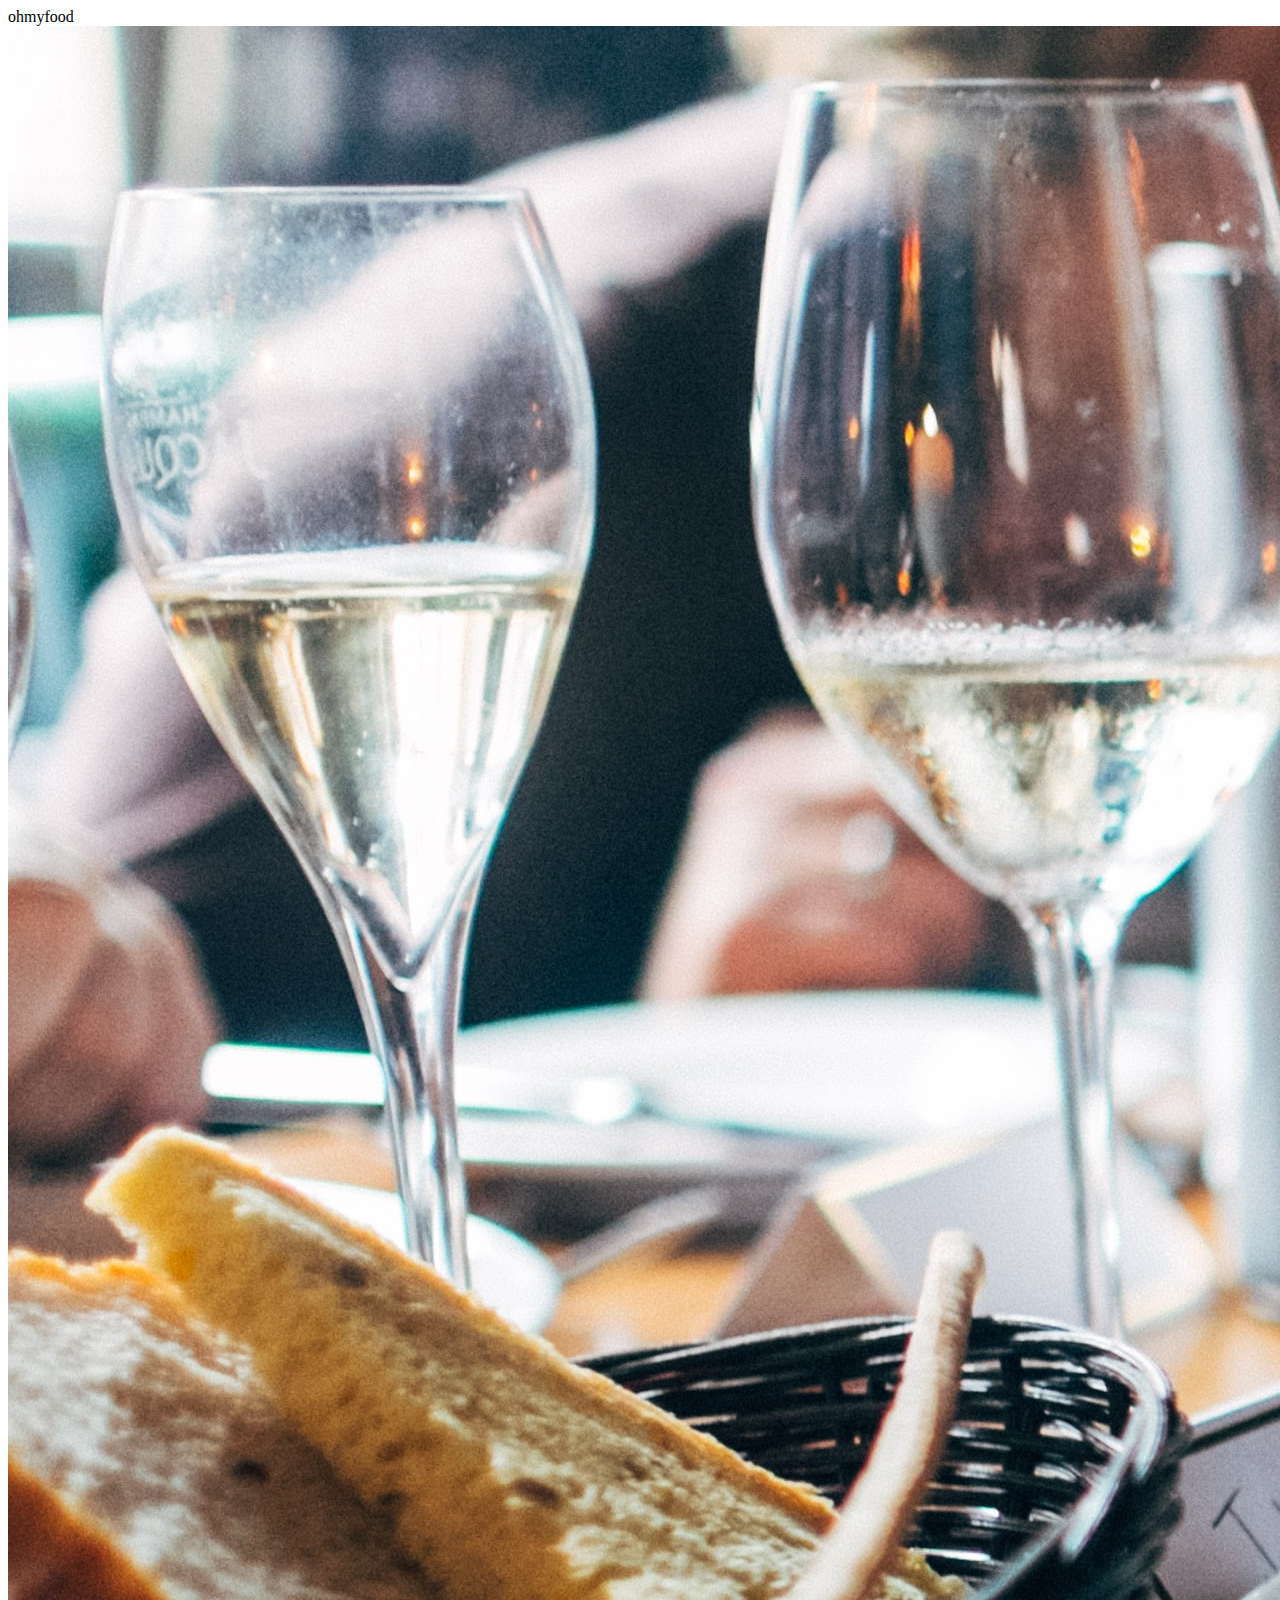
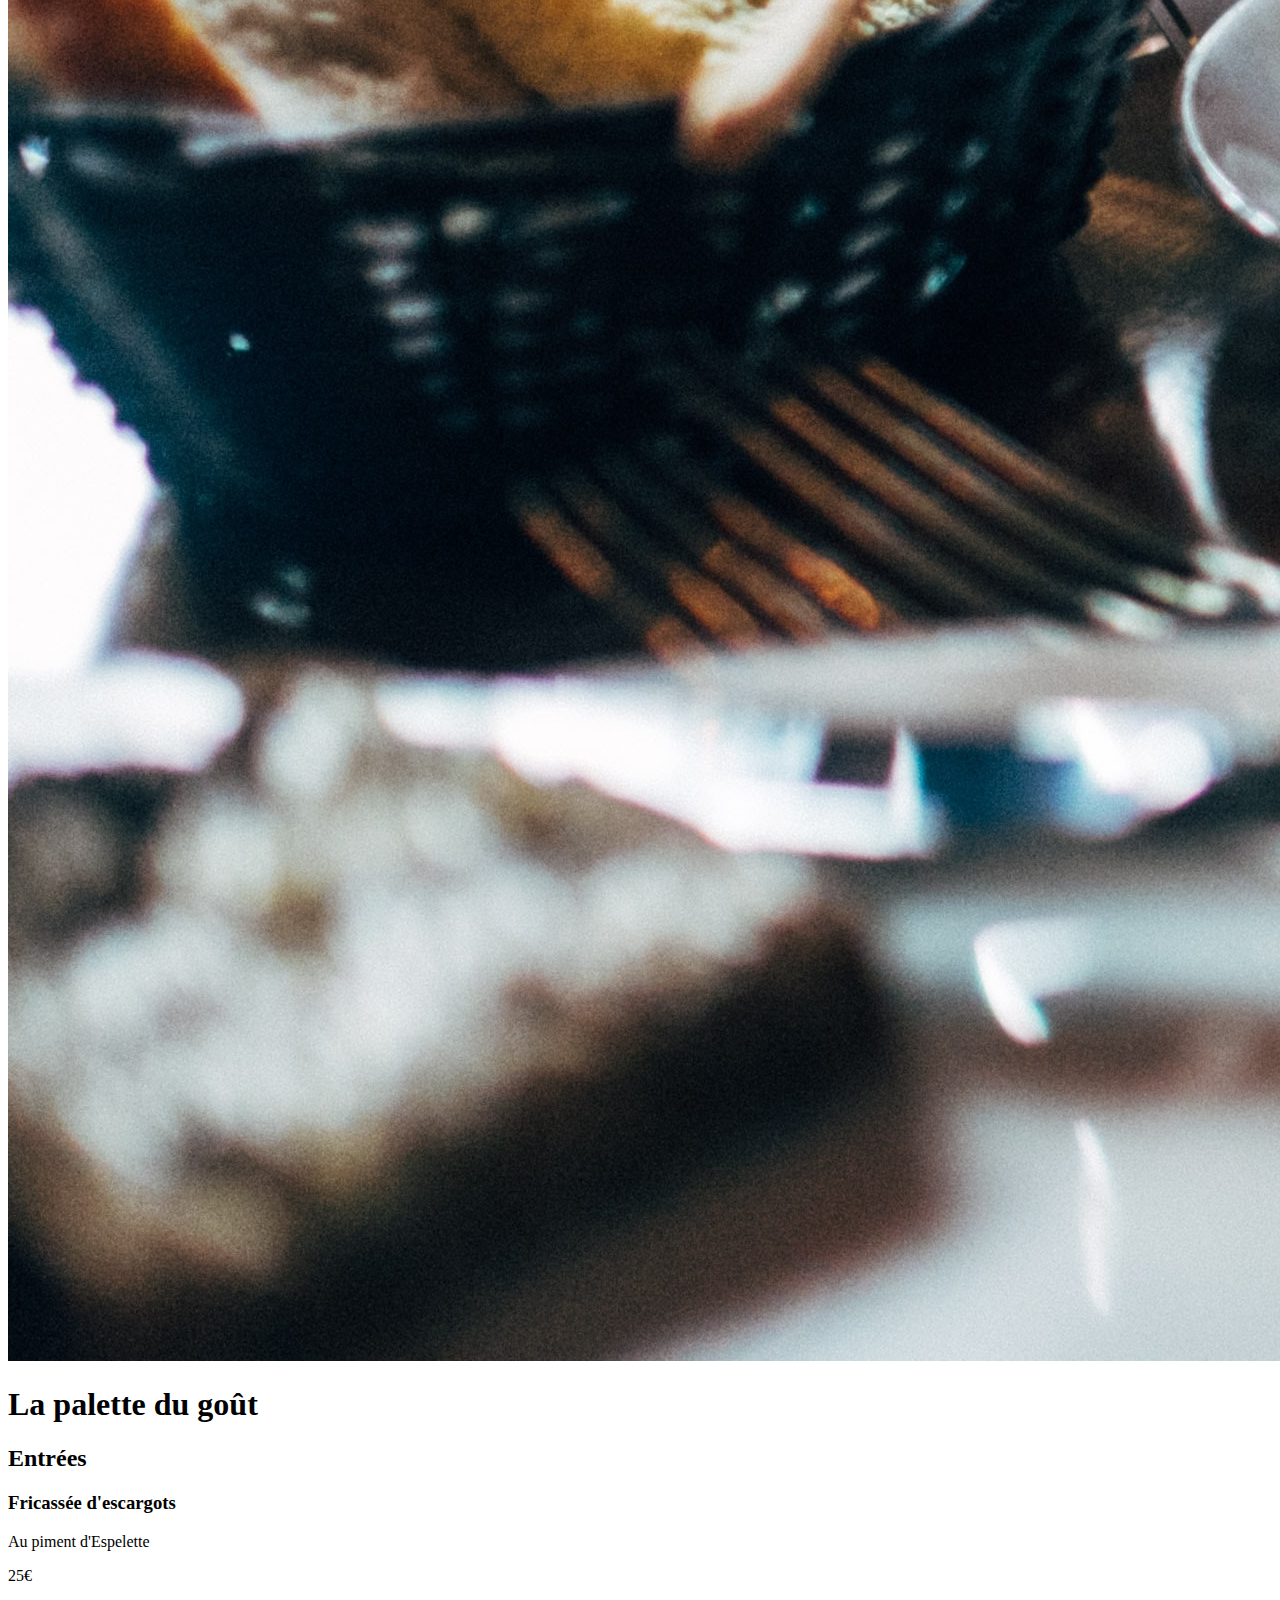
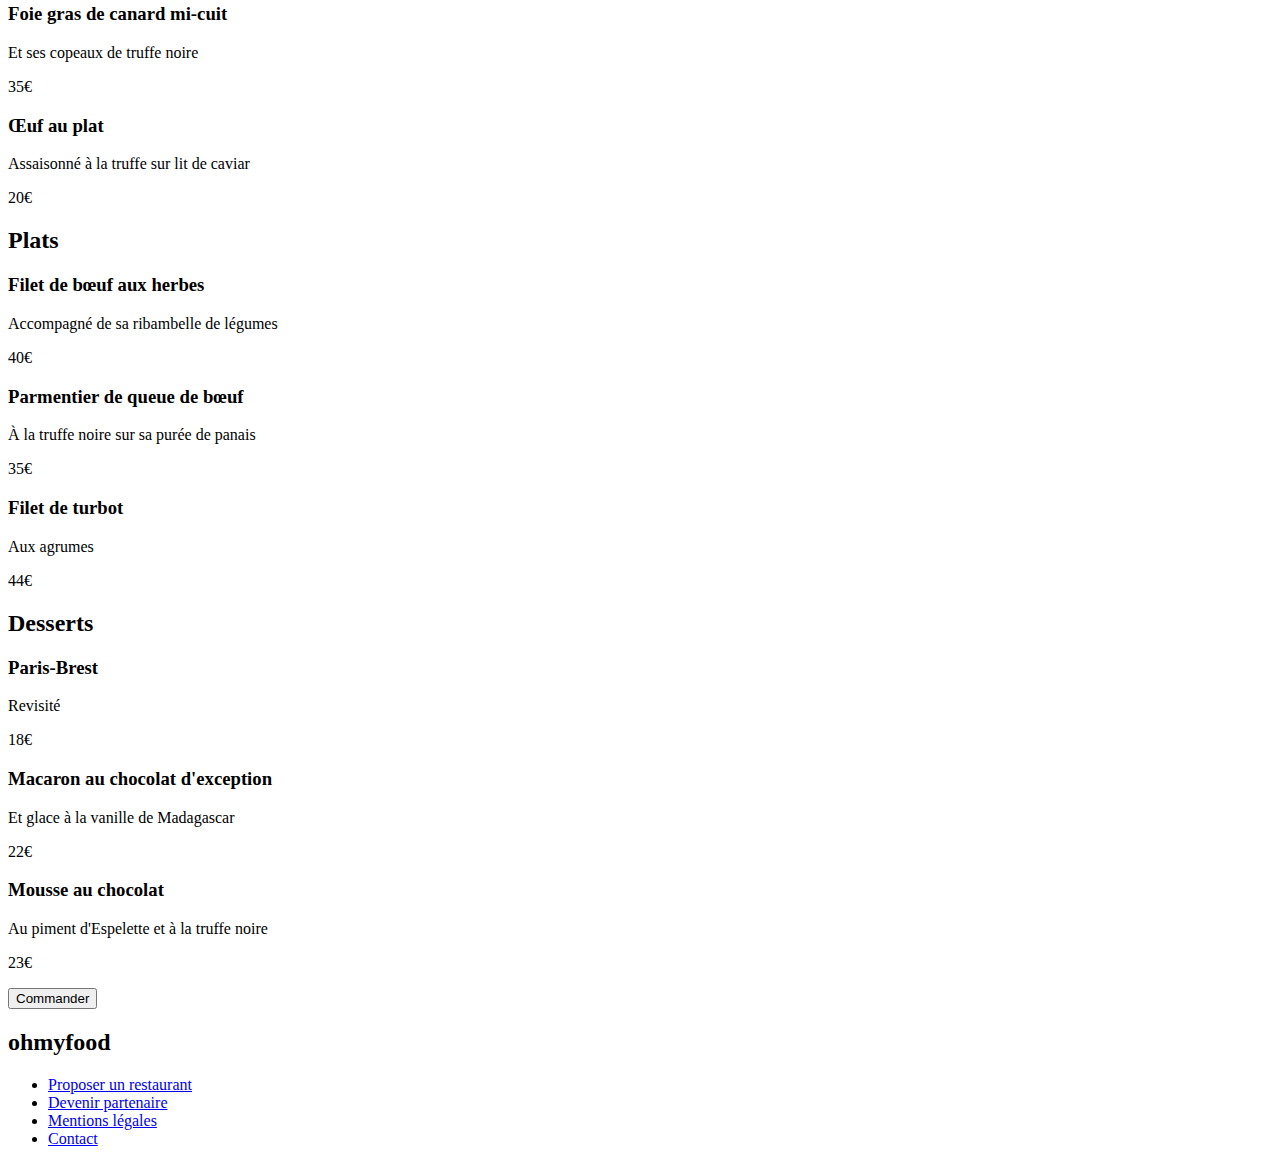
==== commit c4bb92ea: "animation apparition des sections plats + animation coeur" ====
--- a/restaurants/1-LaPaletteDuGout.html
+++ b/restaurants/1-LaPaletteDuGout.html
@@ -4,7 +4,7 @@
 <head>
     <meta charset="UTF-8">
     <meta name="viewport" content="width=device-width, initial-scale=1.0">
-    <title>OhMyFood - La Palette du Gout</title>
+    <title>OhMyFood - La Palette du Goût</title>
     <link rel="preconnect" href="https://fonts.googleapis.com">
     <link rel="preconnect" href="https://fonts.gstatic.com" crossorigin>
     <link href="https://fonts.googleapis.com/css2?family=Roboto:wght@300;400;500;700&display=swap" rel="stylesheet">
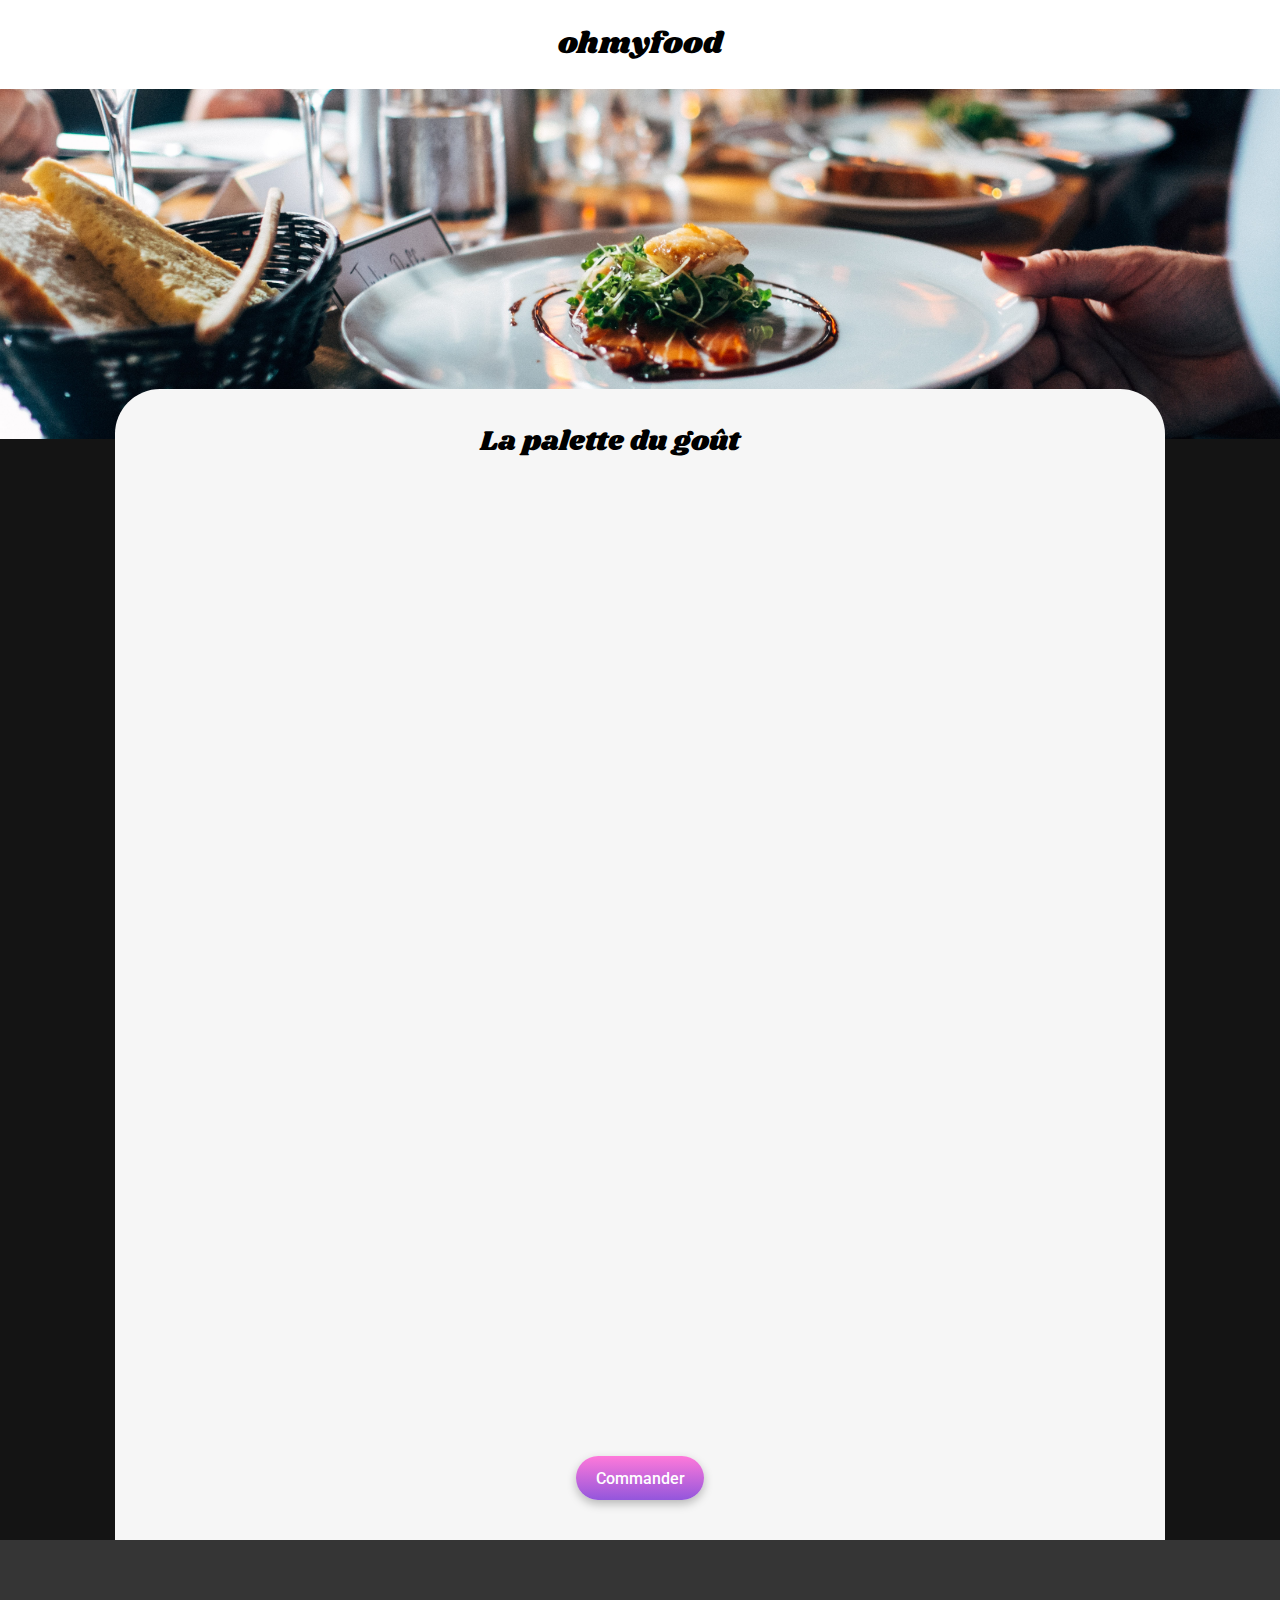
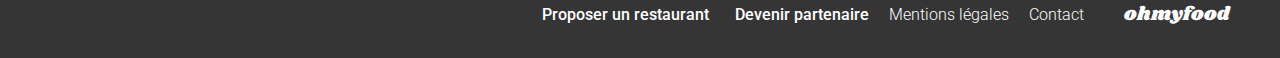
==== commit fdbec541: "ajout des alt et correction taille bannière" ====
--- a/restaurants/1-LaPaletteDuGout.html
+++ b/restaurants/1-LaPaletteDuGout.html
@@ -18,7 +18,7 @@
 </head>
 
 <body>
-    <header>
+    <header class="bkg-white">
         <div class="conteneur-flex header-logo-nav">
             <div class="logo titre">ohmyfood</div>
             <nav class="conteneur-flex">
@@ -31,7 +31,7 @@
         </div>
 
         <div class="banniere">
-            <img src="../assets/images/restaurants/jay-wennington-N_Y88TWmGwA-unsplash.jpg" alt=""
+            <img src="../assets/images/restaurants/LaPaletteDuGout.jpg" alt="assiette de restaurant gastronomique"
                 class="restaurant-img">
         </div>
     </header>
@@ -49,13 +49,13 @@
             <section id="entrees" class="entrees conteneur-flex">
                 <h2>Entrées</h2>
                 <div class="underline"></div>
-                <article class="bkg-white conteneur-flex">
-                    <div class="plat conteneur-flex">
-                        <div class="plat-texte">
-                            <h3>Fricassée d'escargots</h3>
-                            <p>Au piment d'Espelette</p>
-                        </div>
-                        <div class="plat-prix">
+                <article class="bkg-white conteneur-flex plat1">
+                    <div class="plat conteneur-flex">
+                        <div class="plat-texte">
+                            <h3 class="font-500">Fricassée d'escargots</h3>
+                            <p class="font-300">Au piment d'Espelette</p>
+                        </div>
+                        <div class="plat-prix font-500">
                             <p>25<span>€</span></p>
                         </div>
                     </div>
@@ -65,13 +65,13 @@
                     </div>
                 </article>
 
-                <article class="bkg-white conteneur-flex">
-                    <div class="plat conteneur-flex">
-                        <div class="plat-texte">
-                            <h3>Foie gras de canard mi-cuit</h3>
-                            <p>Et ses copeaux de truffe noire</p>
-                        </div>
-                        <div class="plat-prix">
+                <article class="bkg-white conteneur-flex plat2">
+                    <div class="plat conteneur-flex">
+                        <div class="plat-texte">
+                            <h3 class="font-500">Foie gras de canard mi-cuit</h3>
+                            <p class="font-300">Et ses copeaux de truffe noire</p>
+                        </div>
+                        <div class="plat-prix font-500">
                             <p>35<span>€</span></p>
                         </div>
                     </div>
@@ -81,13 +81,13 @@
                     </div>
                 </article>
 
-                <article class="bkg-white conteneur-flex">
-                    <div class="plat conteneur-flex">
-                        <div class="plat-texte">
-                            <h3>Œuf au plat</h3>
-                            <p>Assaisonné à la truffe sur lit de caviar</p>
-                        </div>
-                        <div class="plat-prix">
+                <article class="bkg-white conteneur-flex plat3">
+                    <div class="plat conteneur-flex">
+                        <div class="plat-texte">
+                            <h3 class="font-500">Œuf au plat</h3>
+                            <p class="font-300">Assaisonné à la truffe sur lit de caviar</p>
+                        </div>
+                        <div class="plat-prix font-500">
                             <p>20<span>€</span></p>
                         </div>
                     </div>
@@ -98,16 +98,16 @@
                 </article>
             </section>
 
-            <section id="plats" class="plats conteneur-flex">
+            <section id="plats" class="plats conteneur-flex plat4">
                 <h2>Plats</h2>
                 <div class="underline"></div>
                 <article class="bkg-white conteneur-flex">
                     <div class="plat conteneur-flex">
                         <div class="plat-texte">
-                            <h3>Filet de bœuf aux herbes</h3>
-                            <p>Accompagné de sa ribambelle de légumes</p>
-                        </div>
-                        <div class="plat-prix">
+                            <h3 class="font-500">Filet de bœuf aux herbes</h3>
+                            <p class="font-300">Accompagné de sa ribambelle de légumes</p>
+                        </div>
+                        <div class="plat-prix font-500">
                             <p>40<span>€</span></p>
                         </div>
                     </div>
@@ -117,13 +117,13 @@
                     </div>
                 </article>
 
-                <article class="bkg-white conteneur-flex">
-                    <div class="plat conteneur-flex">
-                        <div class="plat-texte">
-                            <h3>Parmentier de queue de bœuf</h3>
-                            <p>À la truffe noire sur sa purée de panais</p>
-                        </div>
-                        <div class="plat-prix">
+                <article class="bkg-white conteneur-flex plat5">
+                    <div class="plat conteneur-flex">
+                        <div class="plat-texte">
+                            <h3 class="font-500">Parmentier de queue de bœuf</h3>
+                            <p class="font-300">À la truffe noire sur sa purée de panais</p>
+                        </div>
+                        <div class="plat-prix font-500">
                             <p>35<span>€</span></p>
                         </div>
                     </div>
@@ -133,13 +133,13 @@
                     </div>
                 </article>
 
-                <article class="bkg-white conteneur-flex">
-                    <div class="plat conteneur-flex">
-                        <div class="plat-texte">
-                            <h3>Filet de turbot</h3>
-                            <p>Aux agrumes</p>
-                        </div>
-                        <div class="plat-prix">
+                <article class="bkg-white conteneur-flex plat6">
+                    <div class="plat conteneur-flex">
+                        <div class="plat-texte">
+                            <h3 class="font-500">Filet de turbot</h3>
+                            <p class="font-300">Aux agrumes</p>
+                        </div>
+                        <div class="plat-prix font-500">
                             <p>44<span>€</span></p>
                         </div>
                     </div>
@@ -153,13 +153,13 @@
             <section id="desserts" class="desserts conteneur-flex">
                 <h2>Desserts</h2>
                 <div class="underline"></div>
-                <article class="bkg-white conteneur-flex">
-                    <div class="plat conteneur-flex">
-                        <div class="plat-texte">
-                            <h3>Paris-Brest</h3>
-                            <p>Revisité</p>
-                        </div>
-                        <div class="plat-prix">
+                <article class="bkg-white conteneur-flex plat7">
+                    <div class="plat conteneur-flex">
+                        <div class="plat-texte">
+                            <h3 class="font-500">Paris-Brest</h3>
+                            <p class="font-300">Revisité</p>
+                        </div>
+                        <div class="plat-prix font-500">
                             <p>18<span>€</span></p>
                         </div>
                     </div>
@@ -169,13 +169,13 @@
                     </div>
                 </article>
 
-                <article class="bkg-white conteneur-flex">
-                    <div class="plat conteneur-flex">
-                        <div class="plat-texte">
-                            <h3>Macaron au chocolat d'exception</h3>
-                            <p>Et glace à la vanille de Madagascar</p>
-                        </div>
-                        <div class="plat-prix">
+                <article class="bkg-white conteneur-flex plat8">
+                    <div class="plat conteneur-flex">
+                        <div class="plat-texte">
+                            <h3 class="font-500">Macaron au chocolat d'exception</h3>
+                            <p class="font-300">Et glace à la vanille de Madagascar</p>
+                        </div>
+                        <div class="plat-prix font-500">
                             <p>22<span>€</span></p>
                         </div>
                     </div>
@@ -185,13 +185,13 @@
                     </div>
                 </article>
 
-                <article class="bkg-white conteneur-flex">
-                    <div class="plat conteneur-flex">
-                        <div class="plat-texte">
-                            <h3>Mousse au chocolat</h3>
-                            <p>Au piment d'Espelette et à la truffe noire</p>
-                        </div>
-                        <div class="plat-prix">
+                <article class="bkg-white conteneur-flex plat9">
+                    <div class="plat conteneur-flex">
+                        <div class="plat-texte">
+                            <h3 class="font-500">Mousse au chocolat</h3>
+                            <p class="font-300">Au piment d'Espelette et à la truffe noire</p>
+                        </div>
+                        <div class="plat-prix font-500">
                             <p>23<span>€</span></p>
                         </div>
                     </div>
--- a/assets/restaurants.css
+++ b/assets/restaurants.css
@@ -0,0 +1,541 @@
+@charset "UTF-8";
+/* ---------- [ RESET ] */
+html, body, div, span, applet, object, iframe,
+h1, h2, h3, h4, h5, h6, p, blockquote, pre, a,
+abbr, acronym, address, big, cite, code, del, dfn, em, img, ins, kbd, q, s,
+samp, small, strike, strong, sub, sup, tt, var, dl, dt, dd, ol, ul, li,
+fieldset, form, label, legend, table, caption, tbody, tfoot, thead, tr, th, td, input, button {
+  margin: 0;
+  padding: 0;
+  border: 0;
+  outline: 0;
+  font-weight: inherit;
+  font-style: inherit;
+  font-family: inherit;
+  vertical-align: baseline;
+}
+
+ol,
+ul {
+  list-style: none;
+}
+
+table {
+  border-collapse: separate;
+  border-spacing: 0;
+  vertical-align: middle;
+}
+
+caption,
+th,
+td {
+  text-align: left;
+  font-weight: normal;
+  vertical-align: middle;
+}
+
+a {
+  text-decoration: none;
+}
+
+a img {
+  border: none;
+}
+
+article, aside, canvas, details, figcaption, figure, footer,
+header, hgroup, menu, nav, section, summary, main {
+  margin: 0;
+  padding: 0;
+  border: 0;
+  outline: 0;
+  display: block;
+}
+
+audio, canvas, video {
+  display: inline-block;
+}
+
+audio:not([controls]),
+[hidden] {
+  display: none;
+}
+
+
+@keyframes pac-top {
+  0% {
+    transform: rotate(0);
+  }
+  50% {
+    transform: rotate(-30deg);
+  }
+  100% {
+    transform: rotate(0);
+  }
+}
+@keyframes pac-bot {
+  0% {
+    transform: rotate(0);
+  }
+  50% {
+    transform: rotate(30deg);
+  }
+  100% {
+    transform: rotate(0);
+  }
+}
+@keyframes icone1 {
+  0% {
+    transform: translate(0, 0) scale(1);
+  }
+  33.33% {
+    transform: translate(-24px, 0) scale(0.5);
+  }
+  66.67%, 100% {
+    transform: translate(-24px, 0) scale(0);
+  }
+}
+@keyframes icone2 {
+  0% {
+    transform: translate(0, 0) scale(1);
+  }
+  33.33% {
+    transform: translate(-24px, 0) scale(1);
+  }
+  66.67% {
+    transform: translate(-48px, 0) scale(1);
+  }
+  100% {
+    transform: translate(-72px, 0) scale(0);
+  }
+}
+@keyframes icone3 {
+  0% {
+    transform: translate(0, 0) scale(1);
+  }
+  33.33% {
+    transform: translate(-24px, 0) scale(1);
+  }
+  66.67% {
+    transform: translate(-48px, 0) scale(1);
+  }
+  100% {
+    transform: translate(-72px, 0) scale(1);
+  }
+}
+@keyframes icone4 {
+  0% {
+    transform: translate(0, 0) scale(0.5);
+  }
+  33.33% {
+    transform: translate(-24px, 0) scale(1);
+  }
+  66.67% {
+    transform: translate(-48px, 0) scale(1);
+  }
+  100% {
+    transform: translate(-72px, 0) scale(1);
+  }
+}
+@keyframes icone5 {
+  0% {
+    transform: translate(0, 0) scale(0);
+  }
+  33.33% {
+    transform: translate(-24px, 0) scale(0);
+  }
+  66.67% {
+    transform: translate(-48px, 0) scale(0.5);
+  }
+  100% {
+    transform: translate(-72px, 0) scale(1);
+  }
+}
+@keyframes loader-transition {
+  100% {
+    transform: translateY(-3000px);
+  }
+}
+@keyframes apparition {
+  0% {
+    opacity: 0;
+  }
+  100% {
+    opacity: 1;
+  }
+}
+:root {
+  --purple-color: #9356DC;
+  --pink-color: #FF79DA;
+  --purple-light-color: rgb(176, 116, 225);
+  --pink-light-color: rgb(228, 132, 224);
+  --grey-tiny: #7E7E7E;
+  --grey-2: #EAEAEA;
+  --grey-dark: #353535;
+  --grey-bkg: #f6f6f6;
+  --black-bkg: #141414;
+  --green-color: #99E2D0;
+  --green-text-color: #008766;
+  --box-shadox-card: 0px 4px 15px 0px rgba(0, 0, 0, 0.1);
+  --gradient-normal: linear-gradient(var(--pink-color), var(--purple-color));
+  --gradient-hover: linear-gradient(var(--pink-light-color), var(--purple-light-color));
+}
+
+/********* Général **********/
+* {
+  font-family: "Roboto", sans-serif;
+  box-sizing: border-box;
+}
+
+body {
+  background-color: var(--black-bkg);
+}
+
+main {
+  background-color: var(--grey-bkg);
+}
+
+.titre {
+  font-family: "Shrikhand", sans-serif;
+}
+
+a {
+  display: inline-block;
+  color: #000;
+}
+
+.conteneur-flex {
+  display: flex;
+}
+
+.font-500 {
+  font-weight: 500;
+}
+
+.font-300 {
+  font-weight: 300;
+}
+
+.bkg-white {
+  background-color: white;
+}
+
+/******** logo/header *********/
+header {
+  flex-direction: column;
+}
+header .logo {
+  width: 100%;
+  text-align: center;
+  padding: 0.6rem 0;
+}
+header .logo .titre {
+  font-size: 1.9rem;
+}
+
+/****** images des restaurants ******/
+.contener {
+  width: 100%;
+}
+
+.restaurant-img {
+  object-fit: cover;
+  width: 100%;
+  height: 150px;
+}
+
+/****** boutons ******/
+.btn {
+  background: var(--gradient-normal);
+  box-shadow: 0px 4px 10px 0px rgba(0, 0, 0, 0.25);
+  border-radius: 1.6rem;
+  padding: 0.8rem 1.2rem;
+  color: white;
+  cursor: pointer;
+  font-size: 1rem;
+}
+.btn:hover {
+  background: var(--gradient-hover);
+  box-shadow: 0px 4px 15px 0px rgba(0, 0, 0, 0.35);
+  cursor: pointer;
+}
+
+/****** animation des coeurs ******/
+.card-like {
+  width: 2.2rem;
+  text-align: center;
+  position: relative;
+}
+.card-like .fa-heart {
+  font-size: 1.6rem;
+  cursor: pointer;
+}
+.card-like .fa-solid {
+  position: absolute;
+  top: 0;
+  left: 0;
+  bottom: 0;
+  right: 0;
+  opacity: 0;
+  background: linear-gradient(var(--purple-color), var(--pink-color));
+  background-clip: text;
+  color: transparent;
+  -webkit-background-clip: text;
+  -webkit-text-fill-color: transparent;
+  transition: all;
+  transform-origin: center bottom;
+  transition: opacity 0.3s ease-in;
+}
+.card-like .fa-regular {
+  color: #353535;
+  transition: all;
+  opacity: 1;
+  transform-origin: center bottom;
+  transition: opacity 0.3s ease-in;
+}
+.card-like:hover .fa-regular {
+  opacity: 0;
+}
+.card-like:hover .fa-solid {
+  opacity: 1;
+}
+
+/******* Footer ********/
+footer {
+  padding: 22px 25px;
+  background-color: var(--grey-dark);
+  flex-direction: column;
+  gap: 1rem;
+}
+footer .titre,
+footer i,
+footer a {
+  color: white;
+}
+footer .titre {
+  font-size: 1.2rem;
+}
+footer ul {
+  flex-direction: column;
+  gap: 0.45rem;
+}
+footer ul li {
+  align-items: center;
+}
+footer .icone-footer {
+  width: 1.6rem;
+  padding-right: 1rem;
+}
+
+/* Le code ci-dessous correspond à la version responsive uniquement */
+/****** Media queries ***********/
+/* Large devices (desktop) */
+@media (min-width: 1024px) {
+  header .logo {
+    padding: 1.4rem 0;
+  }
+  footer {
+    flex-direction: row;
+    justify-content: flex-end;
+    padding: 60px 50px 30px 25px;
+    gap: 2.5rem;
+  }
+  footer h2 {
+    order: 2;
+  }
+  footer ul {
+    flex-direction: row;
+    order: 1;
+    gap: 20px;
+  }
+  footer .icone-footer {
+    width: auto;
+    padding-right: 0.4rem;
+  }
+}
+/****** Général *******/
+.underline {
+  height: 0.19rem;
+  width: 2.5rem;
+  background-color: var(--green-color);
+  margin-top: 4px;
+}
+
+.div-btn,
+section {
+  margin-top: 40px;
+}
+
+body {
+  height: 100vh;
+}
+
+/******** header *********/
+header .header-logo-nav {
+  position: relative;
+}
+header .logo {
+  font-size: 1.9rem;
+}
+header nav {
+  z-index: 2;
+  transform: rotate(180deg);
+  position: absolute;
+  align-items: center;
+  height: 100%;
+  padding-right: 1rem;
+}
+header nav div {
+  align-items: center;
+  height: 1.9rem;
+  width: 1.9rem;
+}
+header nav i {
+  font-size: 1.25rem;
+  text-align: center;
+}
+header .banniere {
+  height: 200px;
+}
+header .restaurant-img {
+  height: 250px;
+}
+
+.menu {
+  flex-direction: column;
+}
+.menu .titre-menu {
+  align-items: center;
+  justify-content: space-between;
+  gap: 24px;
+  padding-top: 32px;
+  padding-left: 4vw;
+  padding-right: 4vw;
+  background-color: var(--grey-bkg);
+  border-radius: 45px 45px 0 0;
+  min-height: 55px;
+}
+.menu .titre-menu h1 {
+  font-size: 1.75rem;
+}
+.menu .liste-plats {
+  margin: 0 4vw;
+  flex-direction: column;
+}
+.menu .liste-plats section {
+  flex-direction: column;
+  opacity: 0;
+}
+.menu .liste-plats section h2 {
+  text-transform: uppercase;
+  font-weight: 300;
+  font-size: 1rem;
+}
+.menu .liste-plats section:nth-child(1) {
+  animation: apparition 0.6s ease-in-out 0.2s forwards;
+}
+.menu .liste-plats section:nth-child(2) {
+  animation: apparition 0.6s ease-in-out 1.2s forwards;
+}
+.menu .liste-plats section:nth-child(3) {
+  animation: apparition 0.6s ease-in-out 2.2s forwards;
+}
+.menu .liste-plats article {
+  box-shadow: var(--box-shadox-card);
+  border-radius: 0.9rem;
+  margin-top: 12px;
+  justify-content: space-between;
+  cursor: pointer;
+  position: relative;
+  overflow: hidden;
+  width: 100%;
+}
+.menu .liste-plats article:hover .plat-check {
+  transform: translateX(-70px);
+}
+.menu .liste-plats article:hover .plat-prix {
+  padding-right: 70px;
+}
+.menu .liste-plats .plat {
+  padding: 15px;
+  justify-content: space-between;
+  gap: 5%;
+  width: 100%;
+  cursor: pointer;
+  overflow: hidden;
+}
+.menu .liste-plats .plat .plat-texte {
+  overflow: hidden;
+  white-space: nowrap;
+}
+.menu .liste-plats .plat .plat-texte h3 {
+  font-size: 1.1rem;
+  padding-bottom: 5px;
+  text-overflow: ellipsis;
+  overflow: hidden;
+  white-space: nowrap;
+}
+.menu .liste-plats .plat .plat-texte p {
+  font-size: 0.9rem;
+  text-overflow: ellipsis;
+  overflow: hidden;
+  white-space: nowrap;
+}
+.menu .liste-plats .plat .plat-prix {
+  align-self: flex-end;
+  font-size: 0.9rem;
+  transition: 0.5s ease-in-out;
+}
+.menu .liste-plats .plat-check {
+  position: absolute;
+  right: -70px;
+  height: 100%;
+  color: white;
+  background-color: var(--green-color);
+  justify-content: center;
+  align-items: center;
+  width: 70px;
+  justify-self: flex-end;
+  border-radius: 0 0.9rem 0.9rem 0;
+  transition: transform 0.5s ease-in-out;
+}
+.menu .liste-plats .plat-check i {
+  font-size: 1.4rem;
+}
+.menu .div-btn {
+  justify-content: center;
+  margin-bottom: 40px;
+}
+
+/* Le code ci-dessous correspond à la version responsive uniquement */
+/****** Media queries ***********/
+/* Medium devices (tablets) */
+@media (min-width: 768px) {
+  .liste-plats {
+    width: 650px;
+    margin: auto;
+  }
+  .menu {
+    align-items: center;
+  }
+  .menu .titre-menu {
+    width: 100%;
+    justify-content: center;
+  }
+}
+/* Large devices (desktop) */
+@media (min-width: 1024px) {
+  .menu {
+    max-width: 1050px;
+    width: 100%;
+    margin-left: auto;
+    margin-right: auto;
+  }
+  header .banniere {
+    height: 300px;
+  }
+  header .restaurant-img {
+    height: 350px;
+  }
+}
+
+/*# sourceMappingURL=restaurants.css.map */
